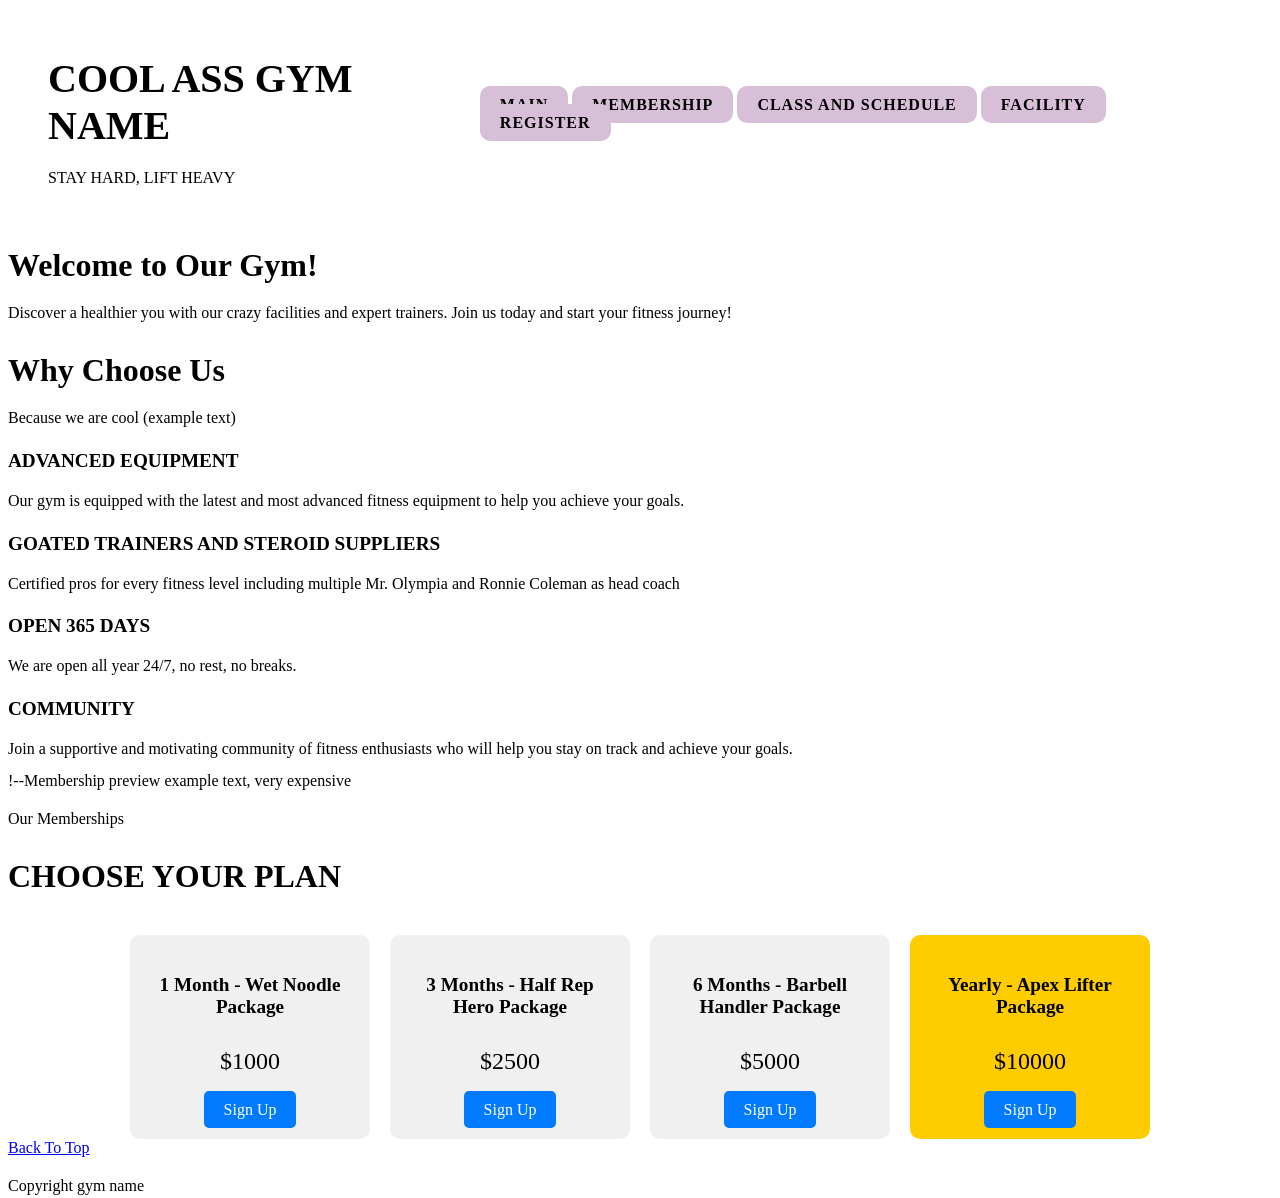
==== index.html @ f75c78d8 "aa" ====
<!DOCTYPE html>
<html lang="en">
<head>
    <meta charset="UTF-8">
    <meta name="viewport" content="width=device-width, initial-scale=1.0">
    <title>Gym Main Page</title>
    <link rel="stylesheet" href="css/styles.css">

</head>
<body>
    <header>
        <div class ="logo">
            <h1>COOL ASS GYM NAME</h1>        
            <p>STAY HARD, LIFT HEAVY</p>
        </div>
        <nav>
            <a href="index.html">Main</a>
            <a href="page2.html">Membership</a>
            <a href="page3.html">Class and Schedule</a>
            <a href="page4.html">Facility</a>
            <a href="page5.html">Register</a>
        </nav>
    </header>
<main>
    <section class="welcome-section">
        <h2>Welcome to Our Gym!</h2>
        <p>Discover a healthier you with our crazy facilities and expert trainers. Join us today and start your fitness journey!</p>
    </section>
    <section class="why_us">
        <h2 class="section_label">Why Choose Us</h2>
        <p>Because we are cool (example text)</p>
        <div class="why">
            <article>
            <h3>ADVANCED EQUIPMENT</h3>
            <p>Our gym is equipped with the latest and most advanced fitness equipment to help you achieve your goals.</p>
            </article>
            <article>
                <h3>GOATED TRAINERS AND STEROID SUPPLIERS</h3>
                <p>Certified pros for every fitness level including multiple Mr. Olympia and Ronnie Coleman as head coach</p>
            </article>
            <article>
                <h3>OPEN 365 DAYS</h3>
                <p>We are open all year 24/7, no rest, no breaks.</p>
            </article>
            <article>
                <h3>COMMUNITY</h3>
                <p>Join a supportive and motivating community of fitness enthusiasts who will help you stay on track and achieve your goals.</p>
            </article>
        </div>
    </section>

    !--Membership preview example text, very expensive
    <section class="membership-preview">
    <p class="section-label">Our Memberships</p>
    <h2>CHOOSE YOUR PLAN</h2>
    <div class="plans">
      <article class="plan-money">
        <h3>1 Month - Wet Noodle Package</h3>
        <p class="price">$1000</p>
        <a href="page2.html">Sign Up</a>
      </article>
      <article class="plan-money">
        <h3>3 Months - Half Rep Hero Package</h3>
        <p class="price">$2500</p>
        <a href="page2.html">Sign Up</a>
      </article>
      <article class="plan-money">
        <h3>6 Months - Barbell Handler Package</h3>
        <p class="price">$5000</p>
        <a href="page2.html">Sign Up</a>
      </article>
      <article class="plan-money featured">
        <h3>Yearly - Apex Lifter Package</h3>
        <p class="price">$10000</p>
        <a href="page2.html">Sign Up</a>
      </article>
    </div>
  </section>



</main>

<footer>
    <a href="top" class="back-to-top">Back To Top</a>

</footer>
<div>
    <p>Copyright gym name</p>
</div>

    
</body>
</html>
---- css/styles.css ----
html{
  height: 100%;
  width: 100%;
}
header{
    padding: 20px 40px;
    align-items: center;
    display: flex;
    justify-content: space-between;
    align-items: center;
}
nav a{
    text-decoration: none;
    color: black;
    font-weight: bold;
    text-transform: uppercase;
    letter-spacing: 1px;
    border-radius: 10px;
    padding: 10px 20px;
    background-color: thistle;
}
nav ul{
    display: flex;
    gap: 20px;
}
nav ul li{
    list-style: none;
}
nav ul li a{
    text-decoration: none;
    color: black;
    font-weight: bold;
}
h1{
  font-size: 2.5rem;
  font-weight: bold;
  margin-bottom: 10px;
}
h2{
  font-size: 2rem;
  font-weight: bold;
  margin-bottom: 10px;
}

h3{
  font-size: 1.2rem;
  font-weight: bold;
  margin-bottom: 8px;
  
}

p{
  font-size: 1rem;
  line-height: 1.6;
  margin-bottom: 10px;
}
.plans{
    display: flex;
    gap: 20px;
    justify-content: center;
    margin-top: 40px;
}
.plan-money{
    background-color: #f0f0f0;
    padding: 20px;
    border-radius: 10px;
    text-align: center;
    width: 200px;
}
.plan-money.featured{
    background-color: #ffcc00;
}
.plan-money h3{
    margin-bottom: 10px;
}
.plan-money .price{
    font-size: 24px;
    margin-bottom: 20px;
}
.plan-money a{
    text-decoration: none;
    color: white;
    background-color: #007bff;
    padding: 10px 20px;
    border-radius: 5px;
}
.plan-money a:hover{
    background-color: #0056b3;
}
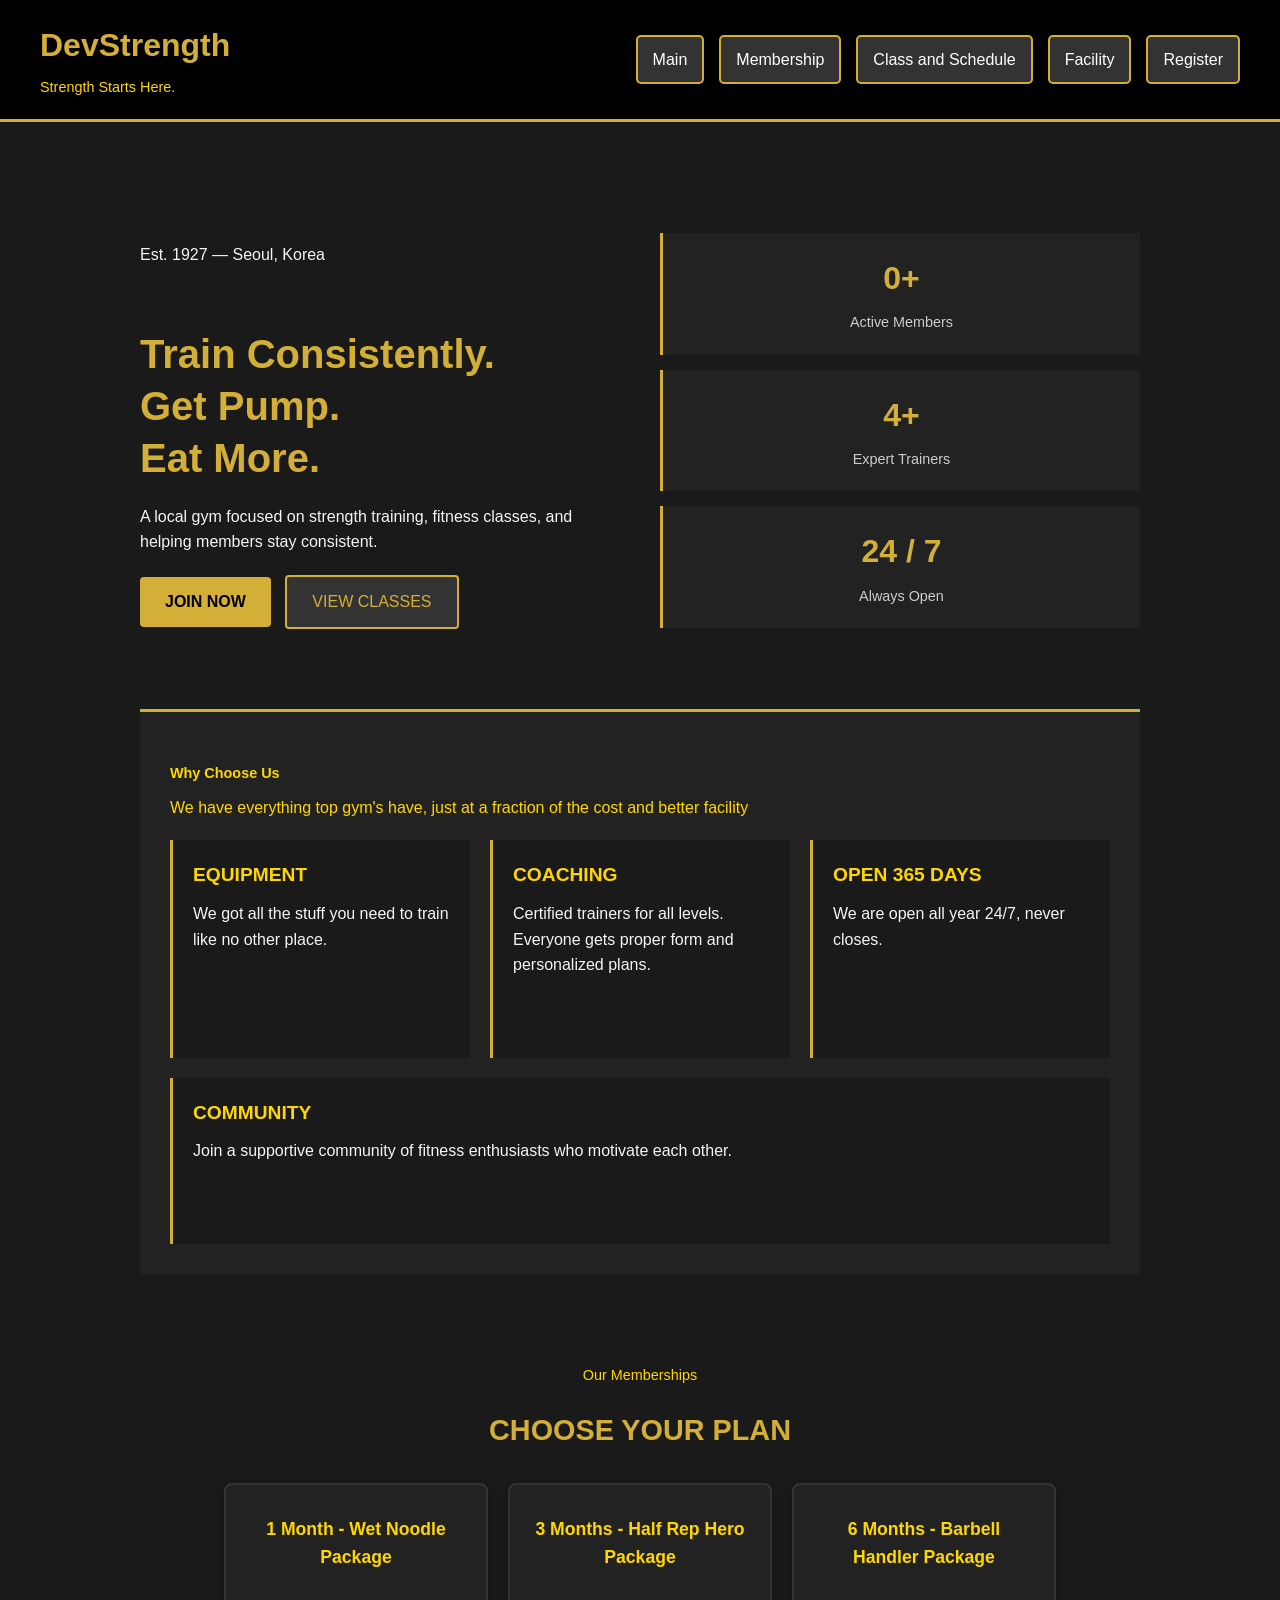
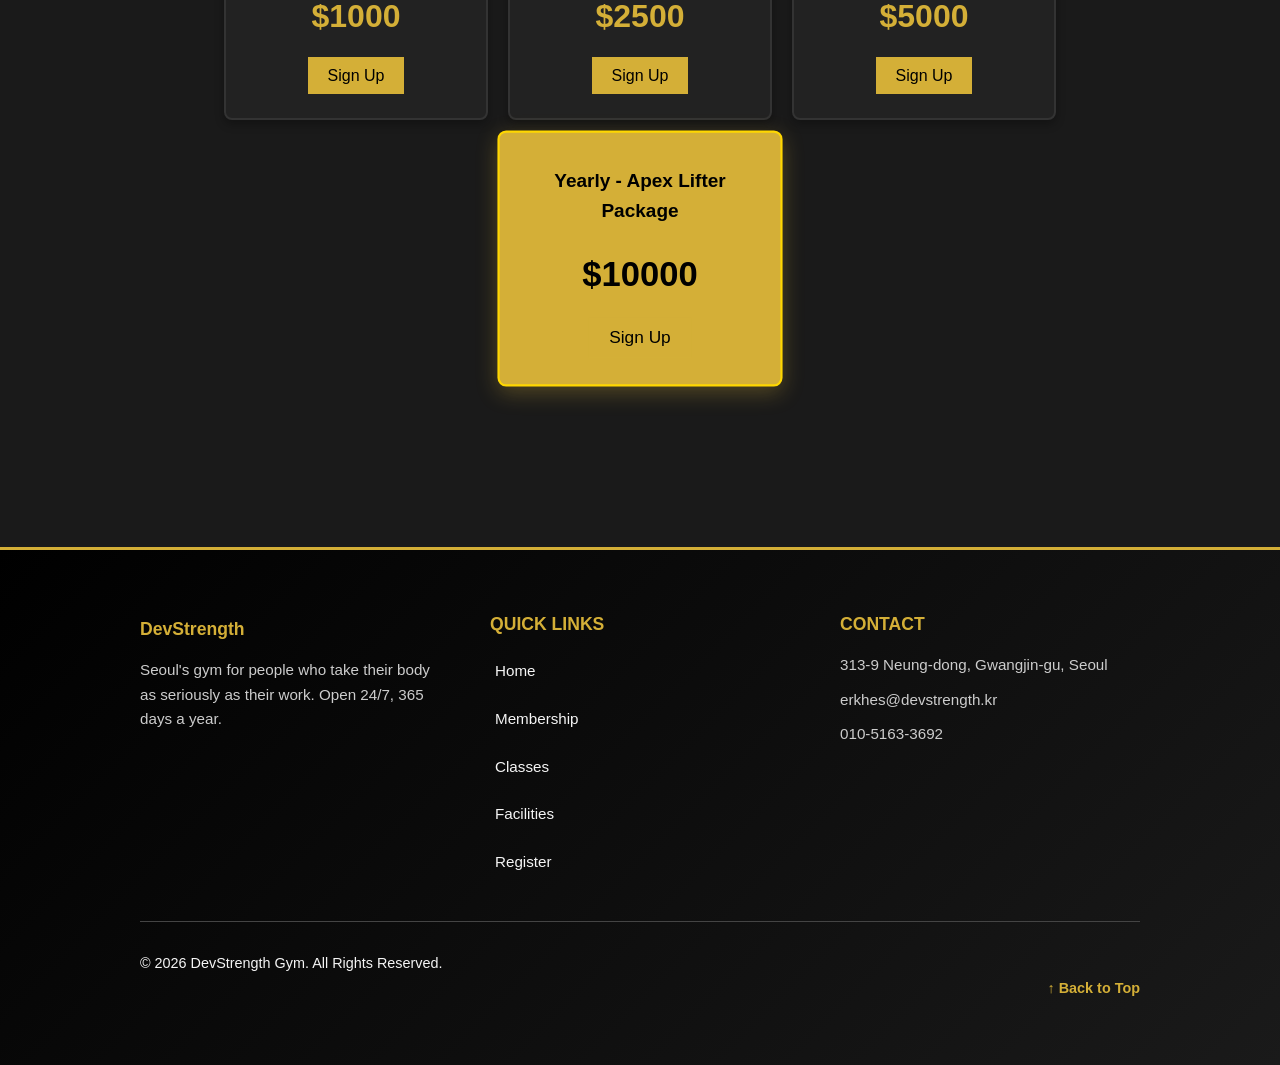
==== commit a1dffd37: "fixed the main page, added most of the css style, finished with strucutre" ====
--- a/index.html
+++ b/index.html
@@ -2,16 +2,16 @@
 <html lang="en">
 <head>
     <meta charset="UTF-8">
-    <meta name="viewport" content="width=device-width, initial-scale=1.0">
-    <title>Gym Main Page</title>
+  <meta name="viewport" content="width=device-width, initial-scale=1.0">
+    <title>Fitness</title>
+
     <link rel="stylesheet" href="css/styles.css">
-
 </head>
-<body>
+<body id="top">
     <header>
         <div class ="logo">
-            <h1>COOL ASS GYM NAME</h1>        
-            <p>STAY HARD, LIFT HEAVY</p>
+            <h1><strong>DevStrength</strong></h1>        
+            <p>Strength Starts Here.</p>
         </div>
         <nav>
             <a href="index.html">Main</a>
@@ -21,74 +21,120 @@
             <a href="page5.html">Register</a>
         </nav>
     </header>
+
 <main>
-    <section class="welcome-section">
-        <h2>Welcome to Our Gym!</h2>
-        <p>Discover a healthier you with our crazy facilities and expert trainers. Join us today and start your fitness journey!</p>
-    </section>
+
+    <section class="welcome_section">
+            <div class="welcome-content">
+                <p class="welcome-label">Est. 1927 &mdash; Seoul, Korea</p>
+                <h2>Train Consistently.<br>Get Pump.<br>Eat More.</h2>
+                <p class="welcome-tag">A local gym focused on strength training, fitness classes, and helping members stay consistent.</p>
+                <div class="welcome-button">
+                    <a href="page5.html" class="button-primary">JOIN NOW</a>
+                    <a href="page3.html" class="button-secondary">VIEW CLASSES</a>
+                </div>
+            </div>
+            <div class="welcome-stats">
+                <div class="stat">
+                    <strong>0+</strong>
+                    <span>Active Members</span>
+                </div>
+                <div class="stat">
+                    <strong>4+</strong>
+                    <span>Expert Trainers</span>
+                </div>
+                <div class="stat">
+                    <strong>24 / 7</strong>
+                    <span>Always Open</span>
+                </div>
+            </div>
+        </section>
+
     <section class="why_us">
         <h2 class="section_label">Why Choose Us</h2>
-        <p>Because we are cool (example text)</p>
+        <p>We have everything top gym's have, just at a fraction of the cost and better facility</p>
         <div class="why">
             <article>
-            <h3>ADVANCED EQUIPMENT</h3>
-            <p>Our gym is equipped with the latest and most advanced fitness equipment to help you achieve your goals.</p>
+            <h3>EQUIPMENT</h3>
+            <p>We got all the stuff you need to train like no other place.</p>
             </article>
-            <article>
-                <h3>GOATED TRAINERS AND STEROID SUPPLIERS</h3>
-                <p>Certified pros for every fitness level including multiple Mr. Olympia and Ronnie Coleman as head coach</p>
+              <article>
+                <h3>COACHING</h3>
+                <p>Certified trainers for all levels. Everyone gets proper form and personalized plans.</p>
             </article>
             <article>
                 <h3>OPEN 365 DAYS</h3>
-                <p>We are open all year 24/7, no rest, no breaks.</p>
-            </article>
+                <p>We are open all year 24/7, never closes.</p>
+              </article>
             <article>
                 <h3>COMMUNITY</h3>
-                <p>Join a supportive and motivating community of fitness enthusiasts who will help you stay on track and achieve your goals.</p>
+                <p>Join a supportive community of fitness enthusiasts who motivate each other.</p>
             </article>
         </div>
     </section>
 
-    !--Membership preview example text, very expensive
     <section class="membership-preview">
-    <p class="section-label">Our Memberships</p>
-    <h2>CHOOSE YOUR PLAN</h2>
-    <div class="plans">
-      <article class="plan-money">
-        <h3>1 Month - Wet Noodle Package</h3>
-        <p class="price">$1000</p>
-        <a href="page2.html">Sign Up</a>
-      </article>
-      <article class="plan-money">
-        <h3>3 Months - Half Rep Hero Package</h3>
-        <p class="price">$2500</p>
-        <a href="page2.html">Sign Up</a>
-      </article>
-      <article class="plan-money">
-        <h3>6 Months - Barbell Handler Package</h3>
-        <p class="price">$5000</p>
-        <a href="page2.html">Sign Up</a>
-      </article>
-      <article class="plan-money featured">
-        <h3>Yearly - Apex Lifter Package</h3>
-        <p class="price">$10000</p>
-        <a href="page2.html">Sign Up</a>
-      </article>
-    </div>
-  </section>
+      <p class="section-label">Our Memberships</p>
+      <h2>CHOOSE YOUR PLAN</h2>
+      <div class="plans">
+        <article class="plan-money">
+          <h3>1 Month - Wet Noodle Package</h3>
+          <p class="price">$1000</p>
+          <a href="page2.html">Sign Up</a>
+        </article>
+        <article class="plan-money">
+          <h3>3 Months - Half Rep Hero Package</h3>
+          <p class="price">$2500</p>
+          <a href="page2.html">Sign Up</a>
+        </article>
+
+        <article class="plan-money">
+          <h3>6 Months - Barbell Handler Package</h3>
+          <p class="price">$5000</p>
+          <a href="page2.html">Sign Up</a>
+        </article>
+        <article class="plan-money featured">
+          <h3>Yearly - Apex Lifter Package</h3>
+          <p class="price">$10000</p>
+          <a href="page2.html">Sign Up</a>
+        </article>
+      </div>
+    </section>
 
 
 
 </main>
 
 <footer>
-    <a href="top" class="back-to-top">Back To Top</a>
+      <div class="footer-grid">
+        <div class="footer-brand">
+          <h3>DevStrength</h3>
+          <p>Seoul's gym for people who take their body as seriously as their work. Open 24/7, 365 days a year.</p>
+        </div>
 
-</footer>
-<div>
-    <p>Copyright gym name</p>
-</div>
+        <div class="footer-links">
+          <h4>QUICK LINKS</h4>
+          <ul>
+            <li><a href="index.html">Home</a></li>
+            <li><a href="page2.html">Membership</a></li>
+              <li><a href="page3.html">Classes</a></li>
+            <li><a href="page4.html">Facilities</a></li>
+            <li><a href="page5.html">Register</a></li>
+          </ul>
+        </div>
+        <div class="footer-contact">
+          <h4>CONTACT</h4>
+          <p>313-9 Neung-dong, Gwangjin-gu, Seoul</p>
+          <p>erkhes@devstrength.kr</p>
+          <p>010-5163-3692</p>
+        </div>
+      </div>
 
-    
+      <div class="footer-bottom">
+        <p>&copy; 2026 DevStrength Gym. All Rights Reserved.</p>
+        <a href="#top" class="back-to-top">&#8593; Back to Top</a>
+      </div>
+    </footer>
+    <script src="js/scripts.js"></script>
 </body>
 </html>
--- a/css/styles.css
+++ b/css/styles.css
@@ -1,91 +1,442 @@
-html{
+
+html {
   height: 100%;
   width: 100%;
 }
-header{
-    padding: 20px 40px;
+
+body {
+  background-color: #1a1a1a;
+  color: #f5f5f5;
+  font-family: Arial, sans-serif;
+  margin: 0;
+  padding: 0;
+  line-height: 1.6;
+}
+
+/* header styles */
+header {
+  background-color: #000;
+  border-bottom: 3px solid #d4af37;
+  padding: 20px 40px;
+  display: flex;
+  justify-content: space-between;
+  align-items: center;
+}
+
+.logo h1{
+  color: #d4af37;
+  font-size: 2rem;
+  margin: 0;
+  padding: 0;
+}
+.logo p{
+  color: #ffd700;
+  font-size: 0.9rem;
+  margin: 5px 0 0 0;
+}
+nav{
+  display: flex;
+  gap: 15px;
+}
+
+nav a{
+  text-decoration: none;
+  color: white;
+  background-color: #333;
+  padding: 10px 15px;
+  border: 2px solid #d4af37;
+  border-radius: 5px;
+  cursor: pointer;
+}
+
+nav a:hover{
+  background-color: #d4af37;
+  color: black;
+  transition: all 0.3s;
+}
+
+/* trying different approach */
+h1{
+  color: #d4af37;
+  font-size: 2rem;
+  margin: 0;
+}
+
+/* different h2 style */
+h2{
+  color: #d4af37;
+  font-size: 1.8rem;
+  margin: 20px 0;
+}
+
+h3{
+  color: #ffd700;
+  font-size: 1.2rem;
+  margin: 15px 0 10px 0;
+}
+
+/* footer headings */
+h4{
+  color: #ffd700;
+  margin: 10px 0;
+}
+
+p{
+  color: #f5f5f5;
+  line-height: 1.6;
+  margin: 10px 0;
+  margin-bottom: 60px;
+}
+main{
+  max-width: 1000px;
+  margin: 0 auto;
+  padding: 30px;
+}
+
+section{
+  margin: 40px 0;
+  padding: 20px 0;
+}
+
+.section_label, .section-label {
+  color: #ffd700;
+  font-size: 0.9rem;
+  margin-bottom: 10px;
+}
+
+.welcome_section {
+  display: flex;
+  gap: 40px;
+  align-items: center;
+  padding: 40px 0;
+}
+
+.welcome-content {
+  flex: 1;
+}
+
+.welcome-content h2 {
+  font-size: 2.5rem;
+  line-height: 1.3;
+  margin-bottom: 20px;
+}
+
+.welcome-tag {
+  font-size: 1rem;
+  margin-bottom: 20px;
+}
+
+.welcome-button {
+  margin-top: 20px;
+}
+
+.button-primary, .button-secondary {
+  padding: 12px 25px;
+  margin-right: 10px;
+  text-decoration: none;
+  border: none;
+  border-radius: 4px;
+  display: inline-block;
+  cursor: pointer;
+}
+
+.button-primary{
+  background-color: #d4af37;
+  color: black;
+  font-weight: bold;
+}
+
+.button-primary:hover {
+  background-color: #ffd700;
+  /* lightens on hover */
+  background-color: #ffd700;
+}
+
+/* tried this before but didnt work */
+.button-secondary {
+  background-color: #333;
+  color: #d4af37;
+  border: 2px solid #d4af37;
+}
+
+.button-secondary:hover {
+  background-color: #555;
+}
+
+.welcome-stats {
+  flex: 1;
+  display: flex;
+  flex-direction: column;
+  gap: 15px;
+}
+
+.stat {
+  background-color: #222;
+  padding: 20px;
+  border-left: 3px solid #d4af37;
+  text-align: center;
+}
+
+.stat strong {
+  color: #d4af37;
+  font-size: 2rem;
+  display: block;
+  margin-bottom: 5px;
+}
+
+.stat span {
+  color: #ccc;
+  font-size: 0.9rem;
+  margin-bottom: 10px;
+}
+
+.why_us{
+  background-color: #222;
+  padding: 30px;
+  border-top: 3px solid #d4af37;
+}
+
+.why_us h2 {
+  margin-bottom: 10px;
+}
+
+.why_us > p{
+  color: #ffd700;
+  margin-bottom: 20px;
+}
+
+.why{
+  display: flex;
+  flex-wrap: wrap;
+  gap: 20px;
+  margin-top: 20px;
+}
+
+.why article{
+  background-color: #1a1a1a;
+  padding: 20px;
+  flex: 1;
+  min-width: 200px;
+  border-left: 3px solid #d4af37;
+}
+
+.why article h3{
+  margin-top: 0;
+  margin-bottom: 10px;
+}
+
+/* attempt at membership section */
+.membership-preview {
+  text-align: center;
+  padding: 40px 0;
+  /* added padding */
+}
+
+.membership-preview h2 {
+  margin-bottom: 30px;
+}
+
+.plans {
+  display: flex;
+  flex-wrap: wrap;
+  gap: 20px;
+  justify-content: center;
+  max-width: 1000px;
+  margin: 0 auto;
+}
+
+.plan-money {
+  background-color: #222;
+  padding: 30px 20px;
+  border-radius: 8px;
+  text-align: center;
+  width: 220px;
+  border: 2px solid #333;
+  box-shadow: 0 4px 10px rgba(0, 0, 0, 0.3);
+/* when hovering over plans */
+  transition: all 0.2s;
+}
+
+.plan-money:hover {
+  border-color: #d4af37;
+  box-shadow: 0 6px 15px rgba(212, 175, 55, 0.2);
+}
+
+.plan-money.featured {
+  background-color: #d4af37;
+  color: black;
+  border: 2px solid #ffd700;
+  transform: scale(1.08);
+  box-shadow: 0 6px 20px rgba(212, 175, 55, 0.3);
+}
+
+.plan-money.featured h3 {
+  color: black;
+}
+
+.plan-money.featured .price {
+  color: black;
+}
+
+.plan-money h3 {
+  margin: 0 0 15px 0;
+  font-size: 1.1rem;
+}
+
+.plan-money .price {
+  color: #d4af37;
+  font-size: 2rem;
+  margin: 20px 0;
+  font-weight: bold;
+}
+
+.plan-money a {
+  text-decoration: none;
+  color: black;
+  background-color: #d4af37;
+  padding: 10px 20px;
+  cursor: pointer;
+}
+
+.plan-money a:hover {
+  background-color: #ffd700;
+}
+
+/* footer - different styling */.plan-money a:hover {
+  background-color: #ffd700;
+}
+
+footer {
+  background: linear-gradient(135deg, #000 0%, #1a1a1a 100%);
+  border-top: 3px solid #d4af37;
+  color: #f5f5f5;
+  padding: 50px 40px 30px;
+  margin-top: 60px;
+}
+
+.footer-grid {
+  display: flex;
+  gap: 50px;
+  max-width: 1000px;
+  margin: 0 auto;
+  flex-wrap: wrap;
+  margin-bottom: 30px;
+}
+
+.footer-brand, .footer-links, .footer-contact {
+  flex: 1;
+  min-width: 220px;
+  /* try wrap */
+}
+
+/* footer section headings - gold colored */
+.footer-brand h3, .footer-links h4, .footer-contact h4 {
+  color: #d4af37;
+  margin-bottom: 15px;
+  font-size: 1.1rem;
+}
+
+.footer-brand p {
+  color: #ccc;
+  font-size: 0.95rem;
+  line-height: 1.6;
+}
+
+.footer-links ul {
+  list-style: none;
+  padding: 0;
+  margin: 0;
+  /* test */
+}
+
+.footer-links ul li {
+  margin: 12px 0;
+  padding: 5px;
+}
+
+/* link styles in footer */
+.footer-links a {
+  color: #f5f5f5;
+  text-decoration: none;
+  font-size: 0.95rem;
+}
+
+/* hover effects */
+.footer-links a:hover {
+  color: #d4af37;
+}
+
+.footer-contact p {
+  color: #ccc;
+  margin: 10px 0;
+  font-size: 0.95rem;
+}
+
+.footer-bottom {
+  text-align: center;
+  padding-top: 20px;
+  border-top: 1px solid #444;
+  max-width: 1000px;
+  margin: 0 auto;
+  display: flex;
+  justify-content: space-between;
+  align-items: center;
+  font-size: 0.9rem;
+}
+
+.back-to-top {
+  color: #d4af37;
+  text-decoration: none;
+  font-weight: bold;
+}
+
+.back-to-top:hover {
+  color: #ffd700;
+}
+
+/* UNUSED - tried this but didnt use */
+.title {
+  font-size: 3rem;
+  color: #d4af37;
+}
+
+/* global font attempt */
+* {
+  font-family: Arial;
+}
+
+@media (max-width: 768px) {
+  header {
+    flex-direction: column;
+    gap: 15px;
+  }
+
+  nav {
+    flex-wrap: wrap;
+    justify-content: center;
+  }
+
+  .welcome_section {
+    flex-direction: column;
+  }
+
+  .plans {
+    flex-direction: column;
     align-items: center;
-    display: flex;
-    justify-content: space-between;
-    align-items: center;
-}
-nav a{
-    text-decoration: none;
-    color: black;
-    font-weight: bold;
-    text-transform: uppercase;
-    letter-spacing: 1px;
-    border-radius: 10px;
-    padding: 10px 20px;
-    background-color: thistle;
-}
-nav ul{
-    display: flex;
-    gap: 20px;
-}
-nav ul li{
-    list-style: none;
-}
-nav ul li a{
-    text-decoration: none;
-    color: black;
-    font-weight: bold;
-}
-h1{
-  font-size: 2.5rem;
-  font-weight: bold;
-  margin-bottom: 10px;
-}
-h2{
-  font-size: 2rem;
-  font-weight: bold;
-  margin-bottom: 10px;
-}
-
-h3{
-  font-size: 1.2rem;
-  font-weight: bold;
-  margin-bottom: 8px;
+  }
+
+  .footer-grid {
+    flex-direction: column;
+    gap: 30px;
+  }
+
+  .footer-bottom {
+    flex-direction: column;
+    gap: 10px;
+  }
   
-}
-
-p{
-  font-size: 1rem;
-  line-height: 1.6;
-  margin-bottom: 10px;
-}
-.plans{
-    display: flex;
-    gap: 20px;
-    justify-content: center;
-    margin-top: 40px;
-}
-.plan-money{
-    background-color: #f0f0f0;
-    padding: 20px;
-    border-radius: 10px;
-    text-align: center;
-    width: 200px;
-}
-.plan-money.featured{
-    background-color: #ffcc00;
-}
-.plan-money h3{
-    margin-bottom: 10px;
-}
-.plan-money .price{
-    font-size: 24px;
-    margin-bottom: 20px;
-}
-.plan-money a{
-    text-decoration: none;
-    color: white;
-    background-color: #007bff;
-    padding: 10px 20px;
-    border-radius: 5px;
-}
-.plan-money a:hover{
-    background-color: #0056b3;
-}
-
-
+  /* smaller text on mobile */
+  .plan-money .price {
+    font-size: 1.5rem;
+  }
+}
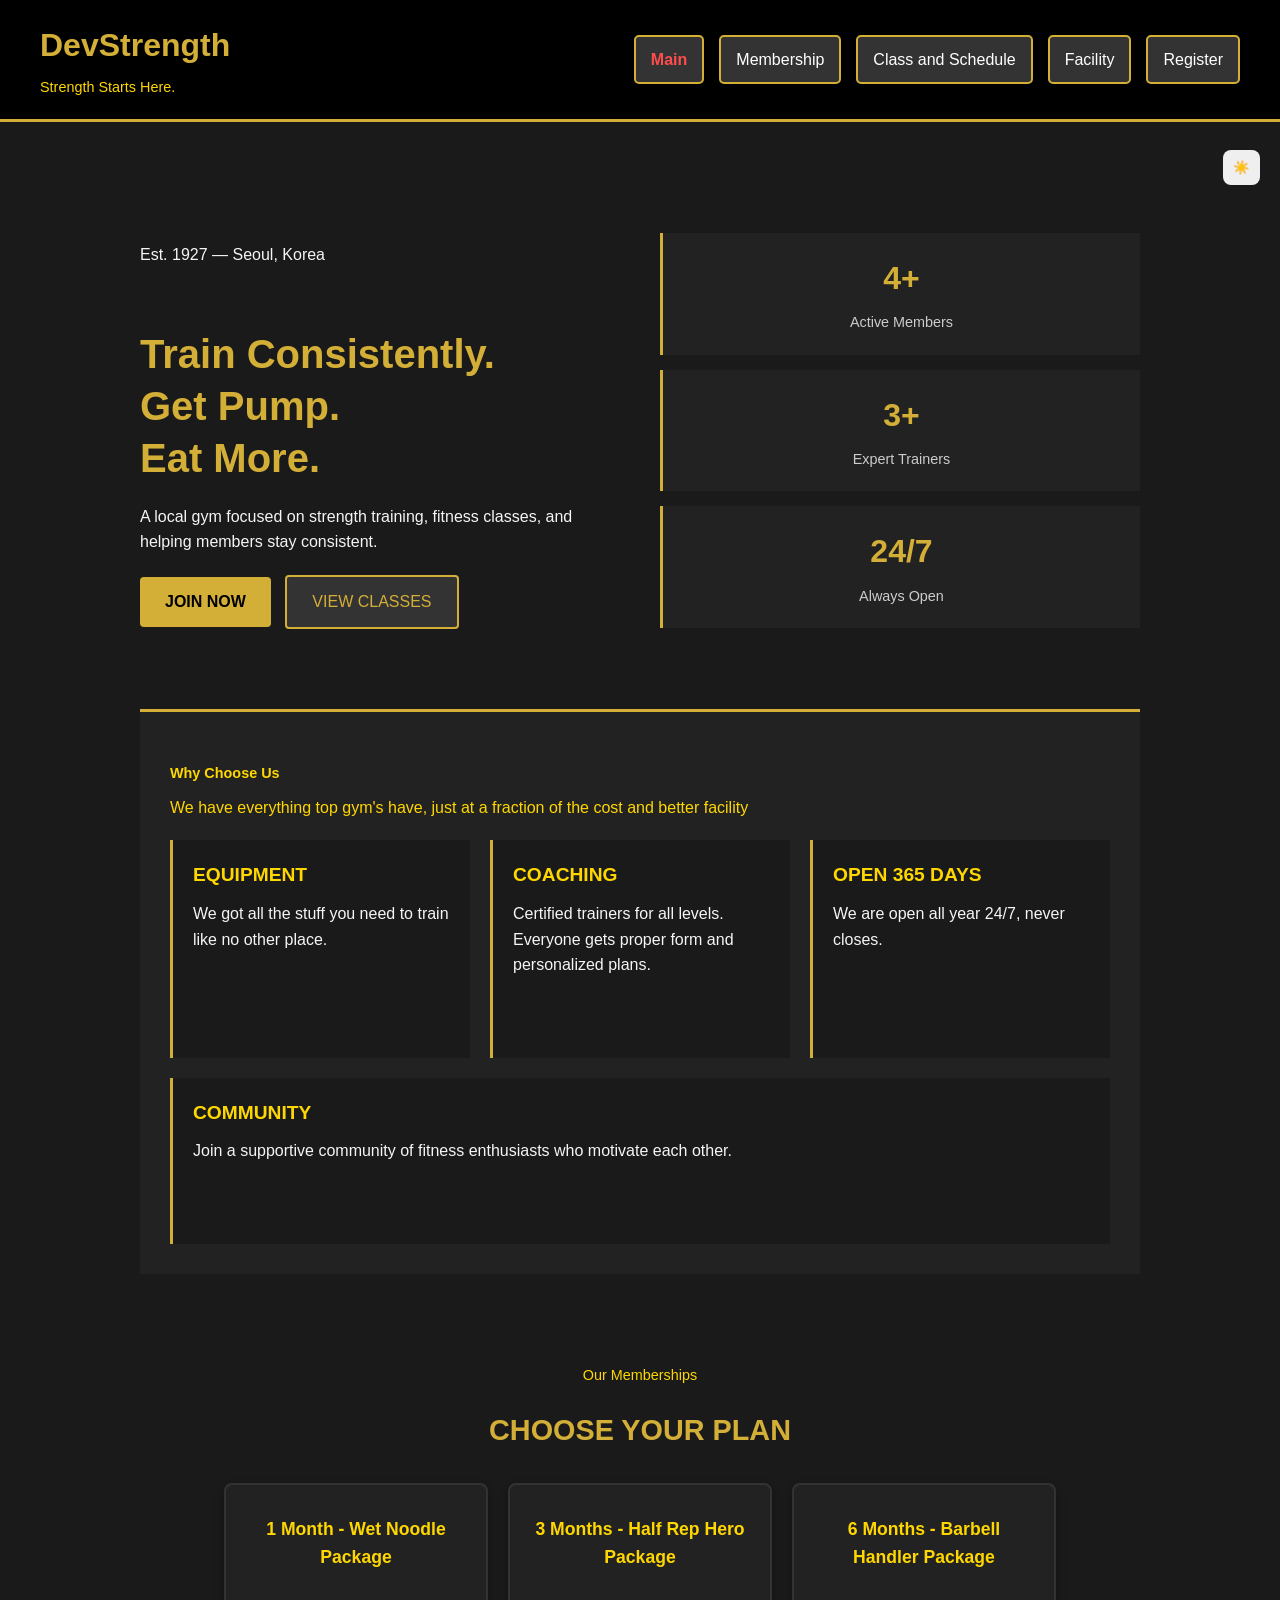
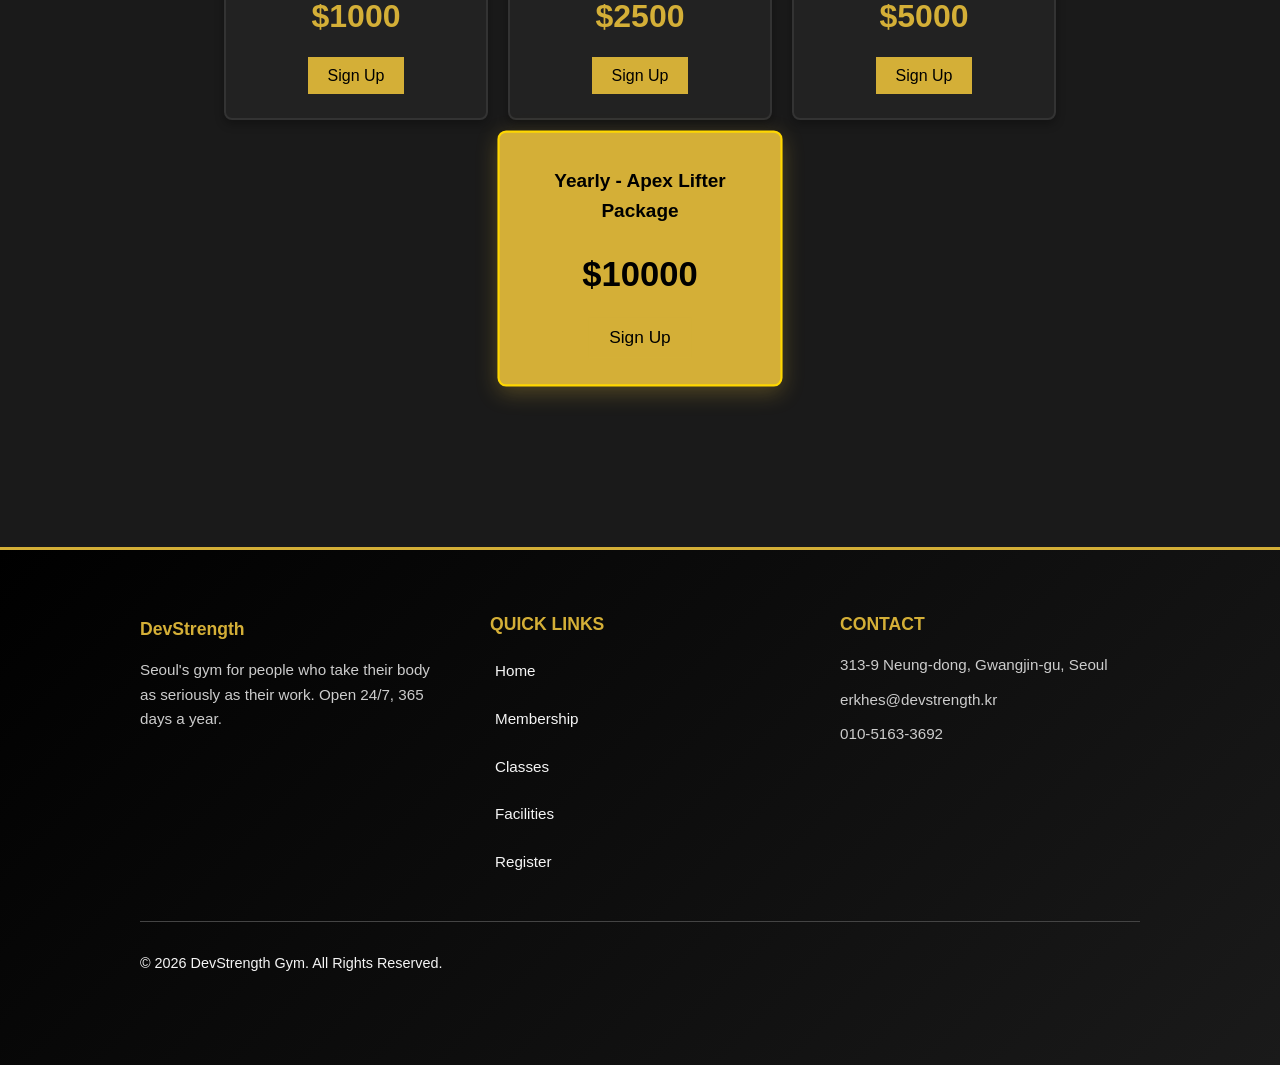
==== commit 5c3d74a1: "js scripts built, modified css and index files for better appearance." ====
--- a/index.html
+++ b/index.html
@@ -6,6 +6,7 @@
     <title>Fitness</title>
 
     <link rel="stylesheet" href="css/styles.css">
+    <script src="js/scripts.js"></script>
 </head>
 <body id="top">
     <header>
@@ -35,19 +36,19 @@
                 </div>
             </div>
             <div class="welcome-stats">
-                <div class="stat">
-                    <strong>0+</strong>
-                    <span>Active Members</span>
-                </div>
-                <div class="stat">
-                    <strong>4+</strong>
-                    <span>Expert Trainers</span>
-                </div>
-                <div class="stat">
-                    <strong>24 / 7</strong>
-                    <span>Always Open</span>
-                </div>
-            </div>
+    <div class="stat">
+        <strong data-target="5">0+</strong>
+        <span>Active Members</span>
+    </div>
+    <div class="stat">
+        <strong data-target="4">0+</strong>
+        <span>Expert Trainers</span>
+    </div>
+    <div class="stat">
+        <strong>24/7</strong>
+        <span>Always Open</span>
+    </div>
+</div>
         </section>
 
     <section class="why_us">
@@ -132,9 +133,8 @@
 
       <div class="footer-bottom">
         <p>&copy; 2026 DevStrength Gym. All Rights Reserved.</p>
-        <a href="#top" class="back-to-top">&#8593; Back to Top</a>
       </div>
     </footer>
-    <script src="js/scripts.js"></script>
+
 </body>
 </html>
--- a/css/styles.css
+++ b/css/styles.css
@@ -11,6 +11,75 @@
   margin: 0;
   padding: 0;
   line-height: 1.6;
+}
+
+/* Reveal animation /for js/*/
+.stat, .card, .trainer, .hero-text {
+    opacity: 0;
+    transform: translateY(40px);
+    transition: 0.6s ease;
+}
+
+.show {
+    opacity: 1;
+    transform: translateY(0);
+}
+
+/* LIGHT MODE (for js)*/
+body.light-mode {
+    background: #ffffff;
+    color: #111;
+}
+
+/* Sections */
+body.light-mode section {
+    background: #f5f5f5;
+}
+
+/* Cards / boxes */
+body.light-mode .plan-money,
+body.light-mode .why article {
+    background: #ffffff;
+    color: #111;
+    border: 1px solid #ddd;
+}
+
+/* Navbar */
+body.light-mode nav {
+    background: #ffffff;
+}
+
+/* Buttons */
+body.light-mode .button-primary {
+    background: #ff4d4d;
+    color: white;
+}
+
+body, section, nav, footer, .plan-money, .why article {
+    transition: all 0.3s ease;
+}
+
+/* Footer */
+body.light-mode footer {
+    background: #f0f0f0;
+    color: #111;
+}
+
+.welcome-content,
+.stat,
+.plan-money,
+.why article {
+    opacity: 0;
+    transform: translateY(40px);
+    transition: 0.6s ease;
+}
+
+.welcome-content.show,
+.stat.show,
+.plan-money.show,
+.why article.show {
+    opacity: 1;
+    transform: translateY(0);
 }
 
 /* header styles */
@@ -102,6 +171,18 @@
   color: #ffd700;
   font-size: 0.9rem;
   margin-bottom: 10px;
+}
+
+/*Page Changing Sliding Animation (for JS)*/
+body {
+    opacity: 1;
+    transform: translateX(0);
+    transition: all 0.25s ease;
+}
+
+body.fade-out {
+    opacity: 0;
+    transform: translateX(-15px); 
 }
 
 .welcome_section {
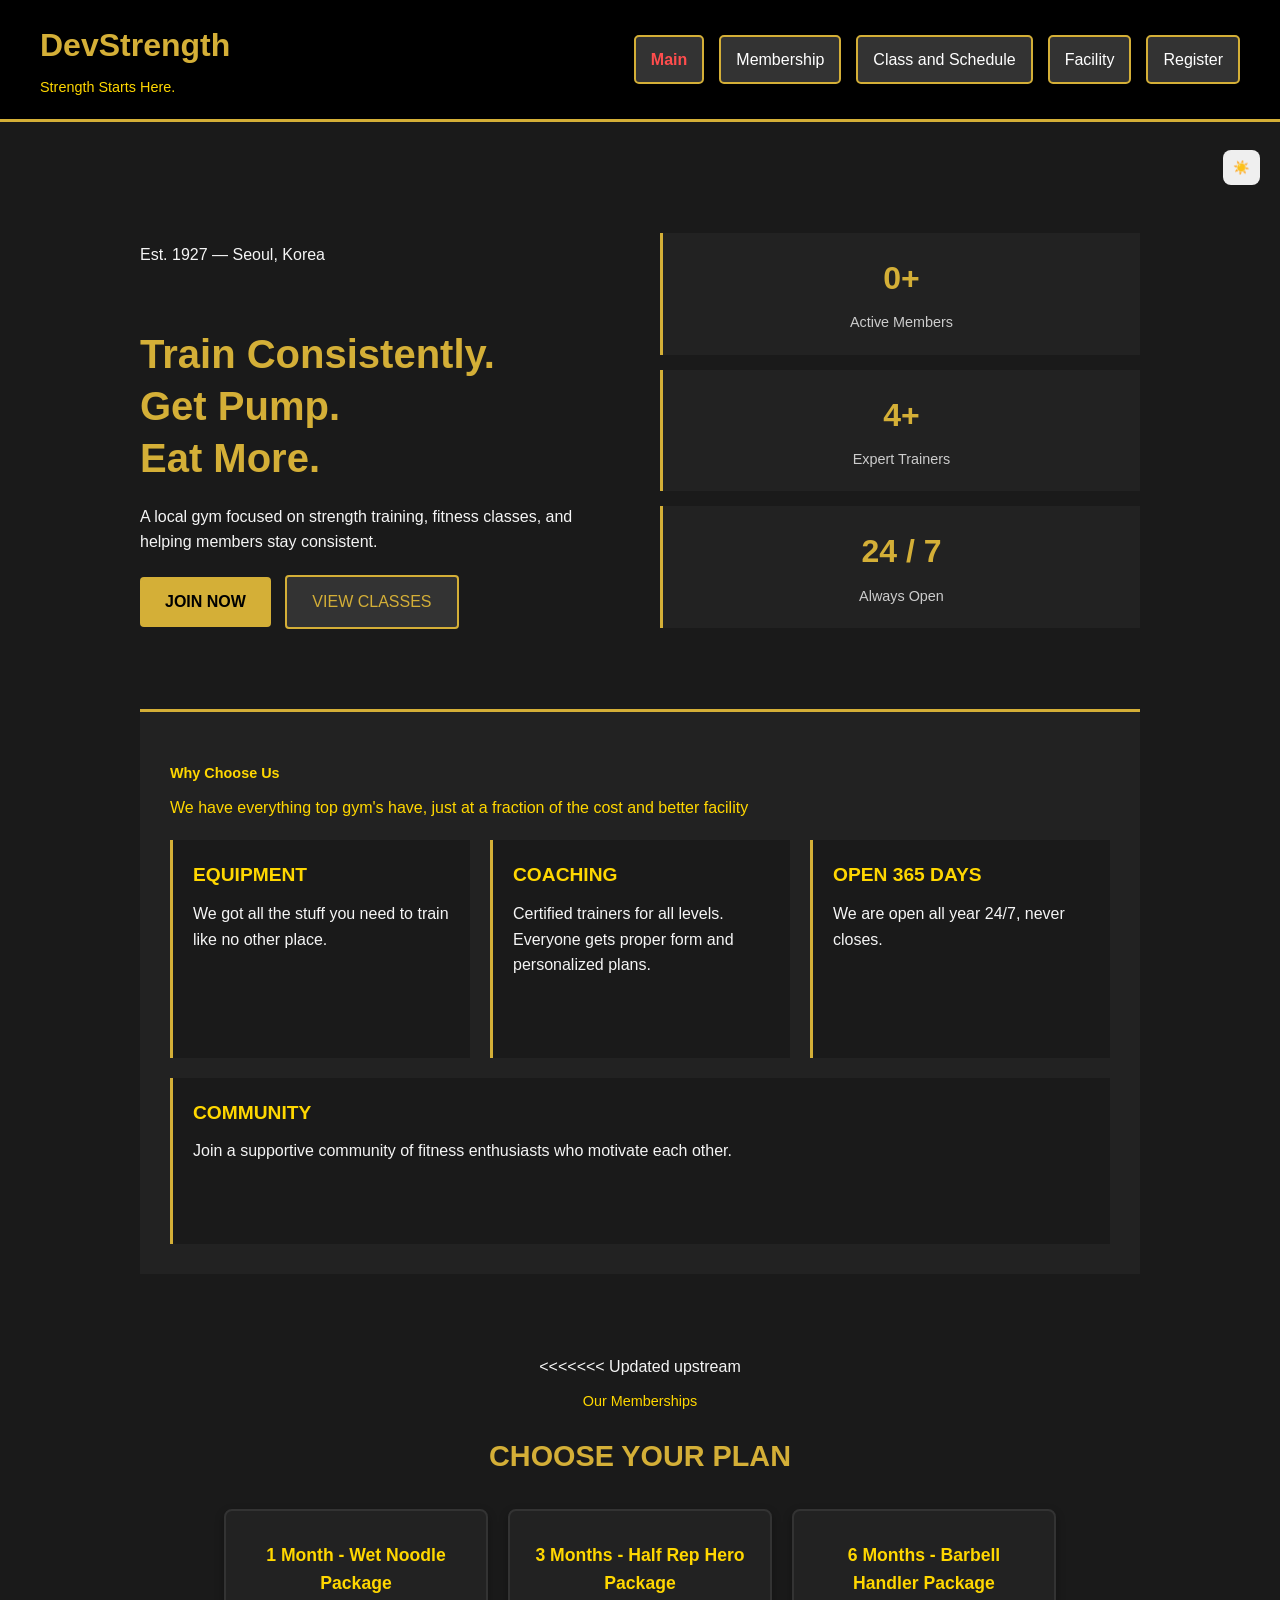
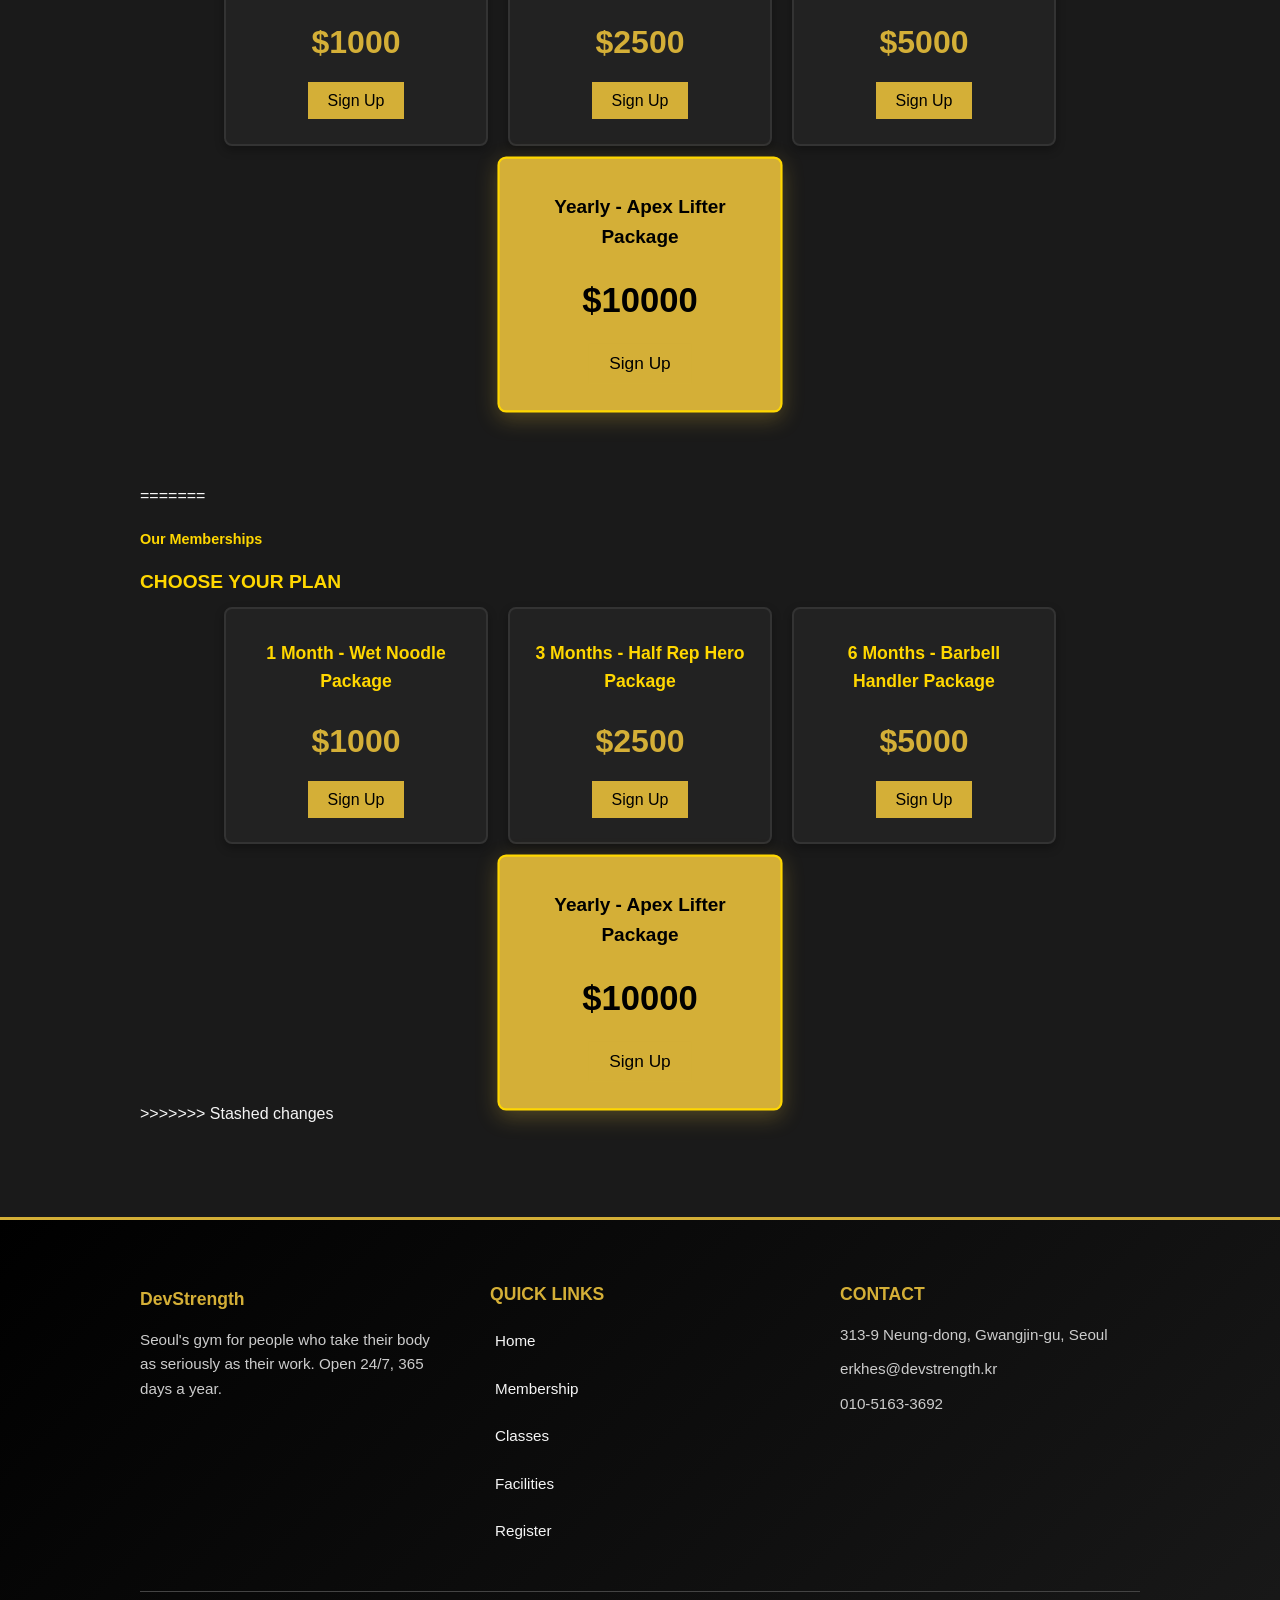
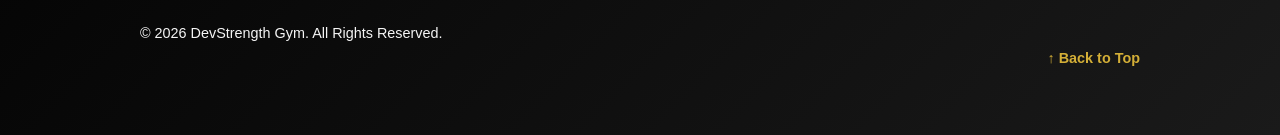
==== commit c227cea4: "Update index.html" ====
--- a/index.html
+++ b/index.html
@@ -6,7 +6,6 @@
     <title>Fitness</title>
 
     <link rel="stylesheet" href="css/styles.css">
-    <script src="js/scripts.js"></script>
 </head>
 <body id="top">
     <header>
@@ -36,19 +35,19 @@
                 </div>
             </div>
             <div class="welcome-stats">
-    <div class="stat">
-        <strong data-target="5">0+</strong>
-        <span>Active Members</span>
-    </div>
-    <div class="stat">
-        <strong data-target="4">0+</strong>
-        <span>Expert Trainers</span>
-    </div>
-    <div class="stat">
-        <strong>24/7</strong>
-        <span>Always Open</span>
-    </div>
-</div>
+                <div class="stat">
+                    <strong>0+</strong>
+                    <span>Active Members</span>
+                </div>
+                <div class="stat">
+                    <strong>4+</strong>
+                    <span>Expert Trainers</span>
+                </div>
+                <div class="stat">
+                    <strong>24 / 7</strong>
+                    <span>Always Open</span>
+                </div>
+            </div>
         </section>
 
     <section class="why_us">
@@ -75,6 +74,7 @@
     </section>
 
     <section class="membership-preview">
+<<<<<<< Updated upstream
       <p class="section-label">Our Memberships</p>
       <h2>CHOOSE YOUR PLAN</h2>
       <div class="plans">
@@ -101,6 +101,33 @@
         </article>
       </div>
     </section>
+=======
+    <h2 class="section-label">Our Memberships</h2>
+    <h3>CHOOSE YOUR PLAN</h3>
+    <div class="plans">
+      <article class="plan-money">
+        <h3>1 Month - Wet Noodle Package</h3>
+        <p class="price">$1000</p>
+        <a href="page2.html">Sign Up</a>
+      </article>
+      <article class="plan-money">
+        <h3>3 Months - Half Rep Hero Package</h3>
+        <p class="price">$2500</p>
+        <a href="page2.html">Sign Up</a>
+      </article>
+      <article class="plan-money">
+        <h3>6 Months - Barbell Handler Package</h3>
+        <p class="price">$5000</p>
+        <a href="page2.html">Sign Up</a>
+      </article>
+      <article class="plan-money featured">
+        <h3>Yearly - Apex Lifter Package</h3>
+        <p class="price">$10000</p>
+        <a href="page2.html">Sign Up</a>
+      </article>
+    </div>
+  </section>
+>>>>>>> Stashed changes
 
 
 
@@ -133,8 +160,9 @@
 
       <div class="footer-bottom">
         <p>&copy; 2026 DevStrength Gym. All Rights Reserved.</p>
+        <a href="#top" class="back-to-top">&#8593; Back to Top</a>
       </div>
     </footer>
-
+    <script src="js/scripts.js"></script>
 </body>
 </html>
--- a/css/styles.css
+++ b/css/styles.css
@@ -317,6 +317,7 @@
   margin-bottom: 30px;
 }
 
+
 .plans {
   display: flex;
   flex-wrap: wrap;
@@ -324,6 +325,122 @@
   justify-content: center;
   max-width: 1000px;
   margin: 0 auto;
+}
+
+form {
+    display: flex;
+    flex-direction: column;
+    gap: 10px;
+    width: 320px;
+    margin: 30px auto;
+}
+
+body.light-mode p,
+body.light-mode label {
+    color: #111;
+}
+
+body.light-mode input,
+body.light-mode select,
+body.light-mode textarea {
+    color: #111;
+    background: #fff;
+    border: 1px solid #ccc;
+}
+
+/* Header background */
+body.light-mode header {
+    background: #ffffff;
+    color: #111;
+    box-shadow: 0 2px 8px rgba(0,0,0,0.1);
+}
+
+/* Logo text */
+body.light-mode .logo h1,
+body.light-mode .logo p {
+    color: #111;
+}
+
+/* Nav links */
+body.light-mode nav a {
+    color: #111;
+}
+
+/* Nav hover */
+body.light-mode nav a:hover {
+    color: #ff4d4d;
+}
+
+/* Remove dark overlays */
+body.light-mode header * {
+    background: transparent;
+}
+
+/* Footer background */
+body.light-mode footer {
+    background: #f9f9f9;
+    color: #111;
+}
+
+/* All footer text */
+body.light-mode footer p,
+body.light-mode footer h3,
+body.light-mode footer h4,
+body.light-mode footer li {
+    color: #111;
+}
+
+/* Links */
+body.light-mode footer a {
+    color: #111;
+    text-decoration: none;
+}
+
+body.light-mode footer a:hover {
+    color: #ff4d4d;
+}
+
+/* Bottom section */
+body.light-mode .footer-bottom {
+    border-top: 1px solid #ccc;
+}
+
+label {
+    font-size: 14px;
+}
+
+form p {
+    margin-bottom: 5px;
+    margin-top: 10px;
+}
+
+form label {
+    display: inline-flex;
+    align-items: center;
+    gap: 5px;
+    margin-right: 15px;
+    margin-bottom: 5px;
+}
+
+form input[type="radio"],
+form input[type="checkbox"] {
+    margin: 0;
+}
+
+
+/* Cancel button */
+.cancel-btn {
+    background: #ff4d4d;
+    color: white;
+    border: none;
+    padding: 6px 10px;
+    border-radius: 5px;
+    cursor: pointer;
+    transition: 0.2s;
+}
+
+.cancel-btn:hover {
+    background: #e60000;
 }
 
 .plan-money {
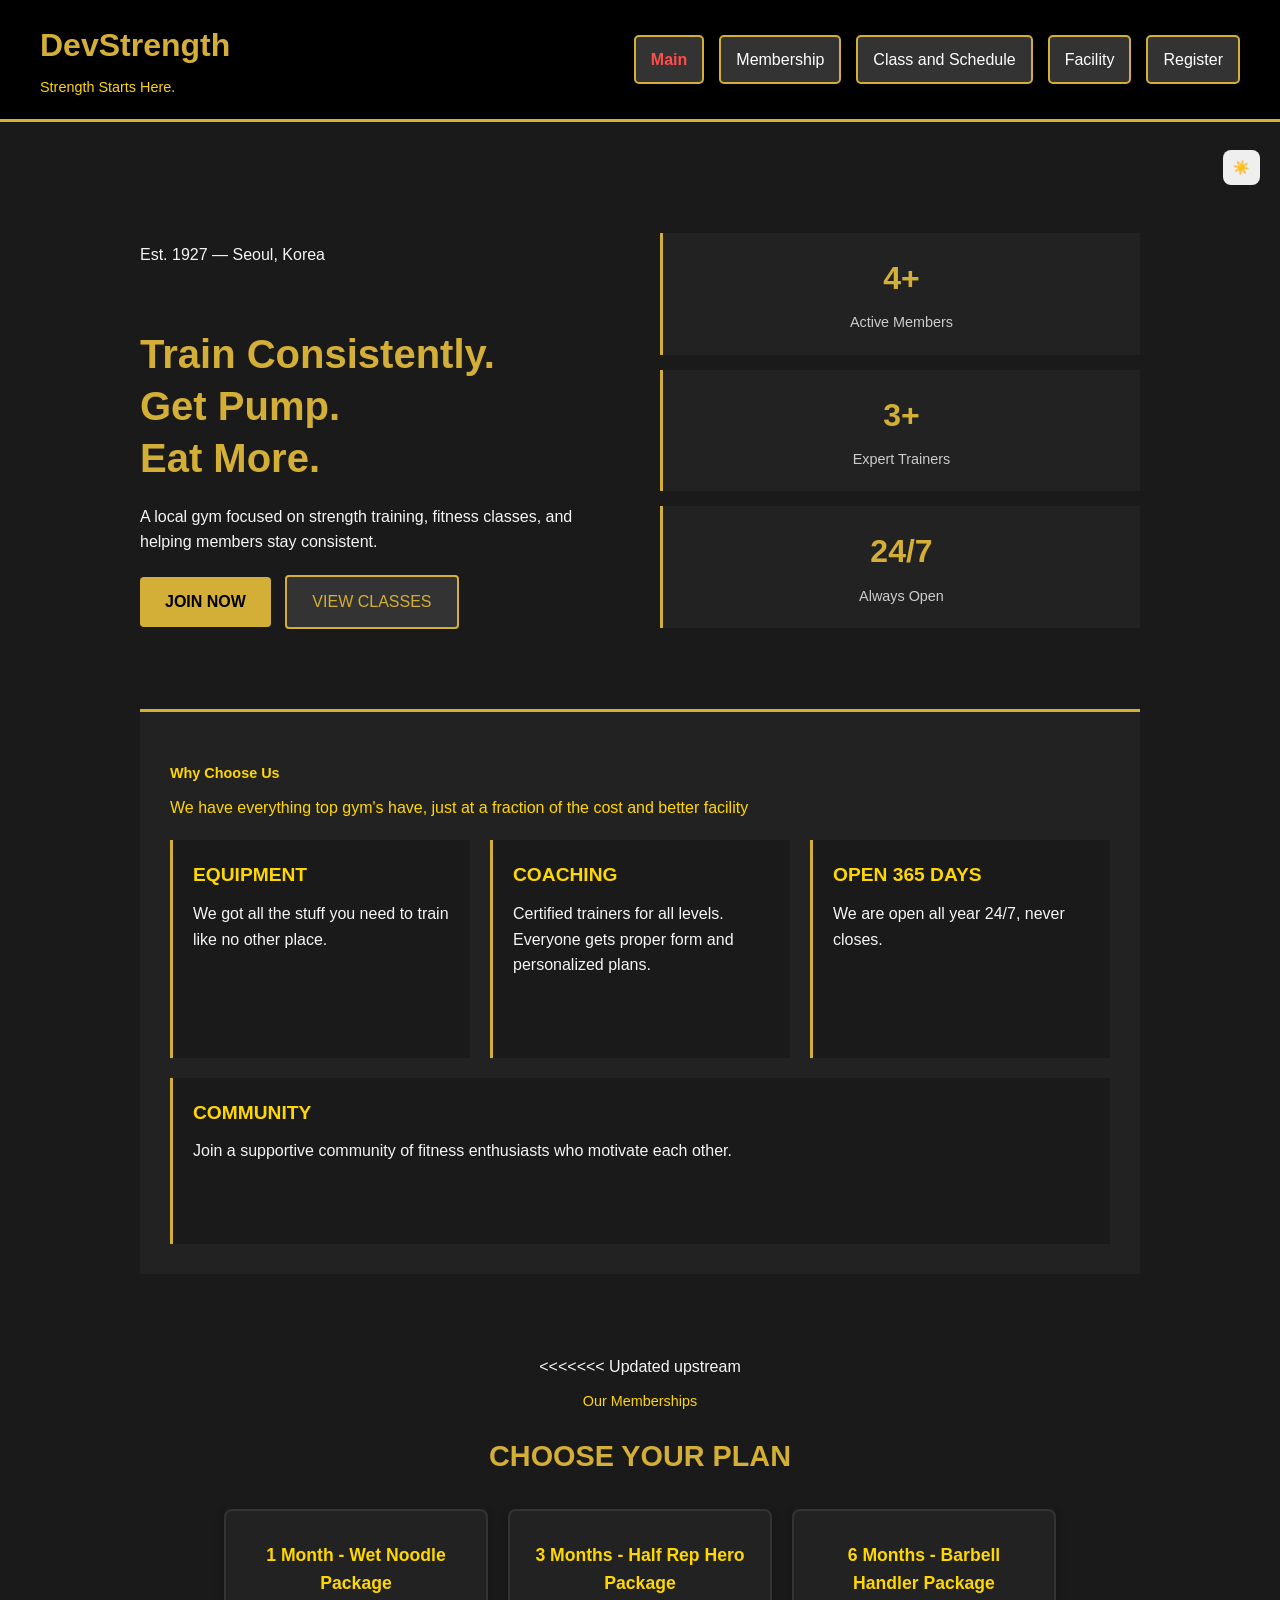
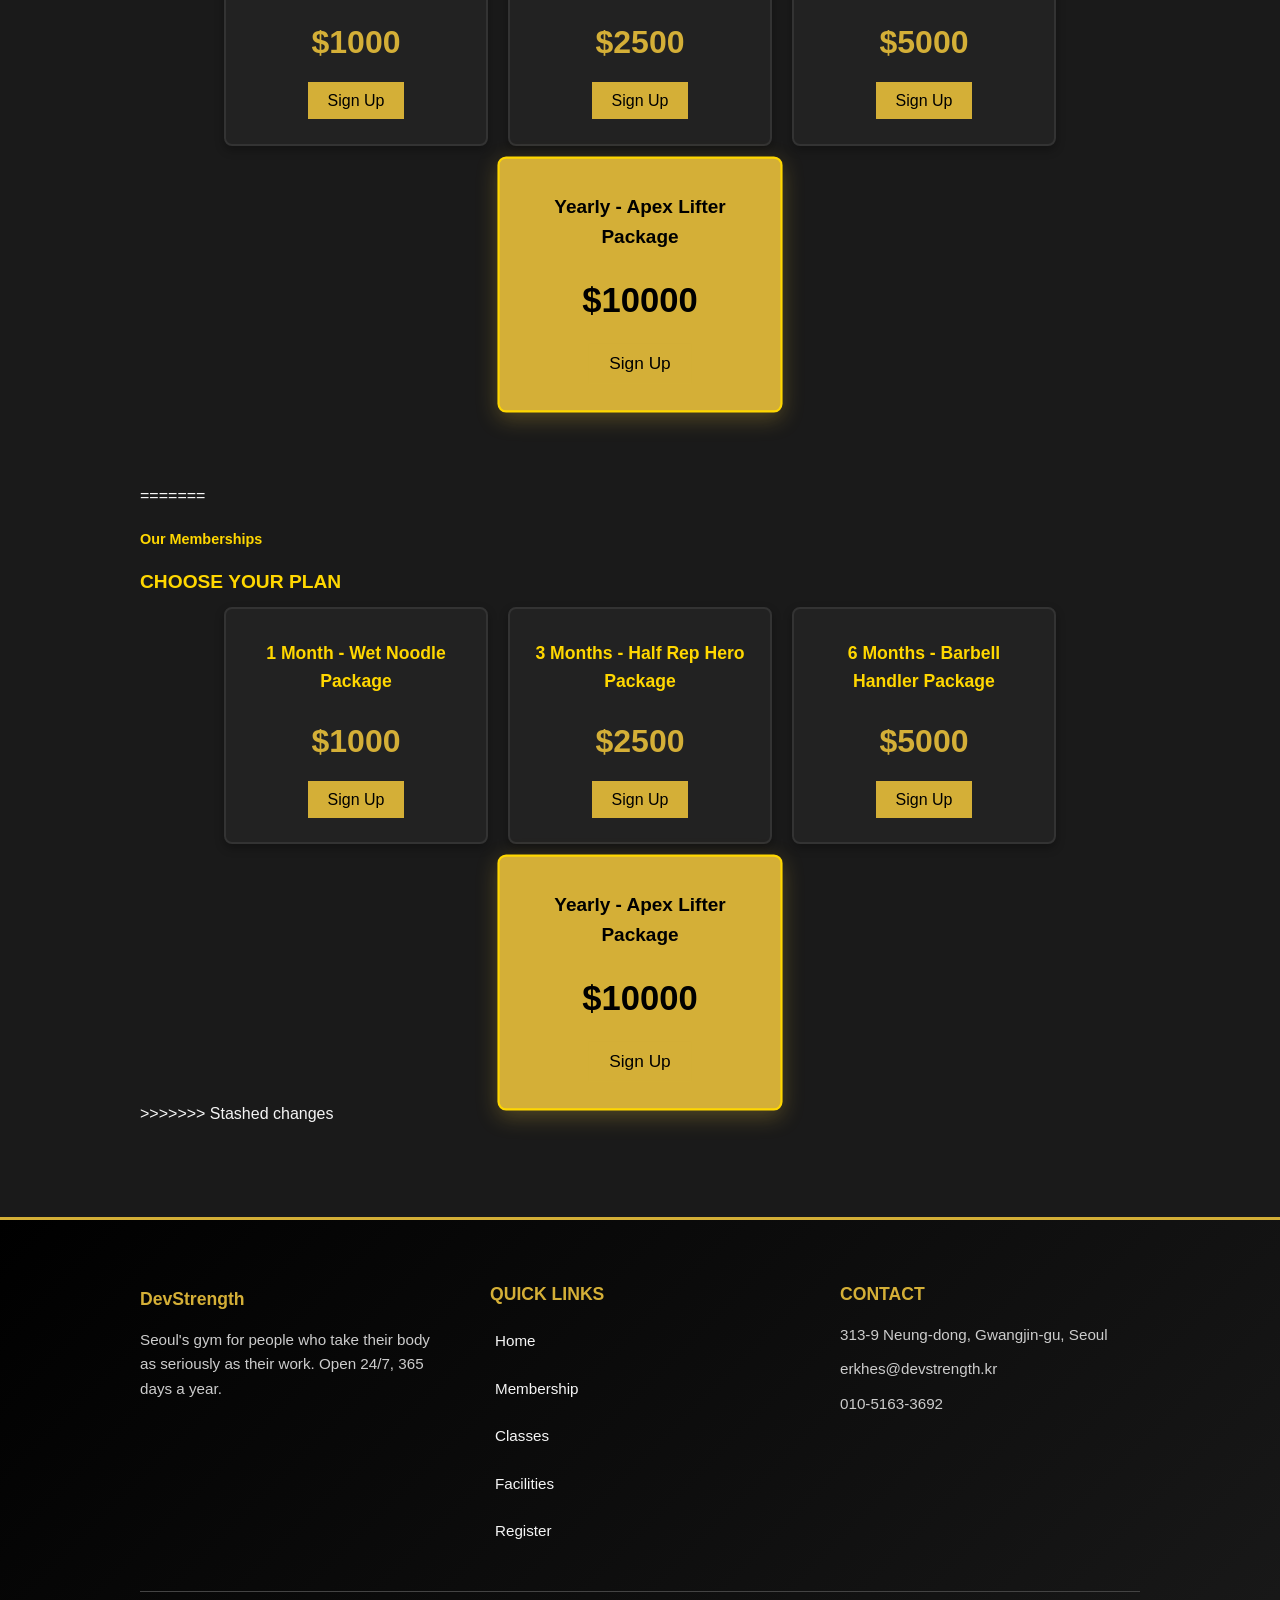
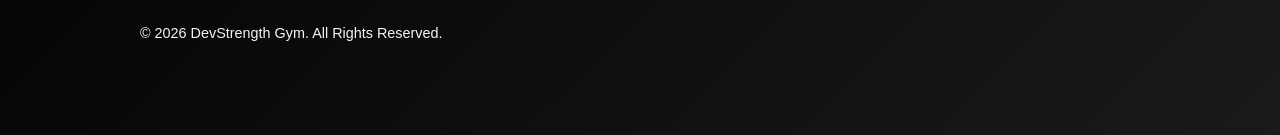
==== commit 598c02c3: "Merge branch 'main' of https://github.com/erkhes2025603-lang/erkhes2025603.github.io" ====
--- a/index.html
+++ b/index.html
@@ -6,6 +6,7 @@
     <title>Fitness</title>
 
     <link rel="stylesheet" href="css/styles.css">
+    <script src="js/scripts.js"></script>
 </head>
 <body id="top">
     <header>
@@ -35,19 +36,19 @@
                 </div>
             </div>
             <div class="welcome-stats">
-                <div class="stat">
-                    <strong>0+</strong>
-                    <span>Active Members</span>
-                </div>
-                <div class="stat">
-                    <strong>4+</strong>
-                    <span>Expert Trainers</span>
-                </div>
-                <div class="stat">
-                    <strong>24 / 7</strong>
-                    <span>Always Open</span>
-                </div>
-            </div>
+    <div class="stat">
+        <strong data-target="5">0+</strong>
+        <span>Active Members</span>
+    </div>
+    <div class="stat">
+        <strong data-target="4">0+</strong>
+        <span>Expert Trainers</span>
+    </div>
+    <div class="stat">
+        <strong>24/7</strong>
+        <span>Always Open</span>
+    </div>
+</div>
         </section>
 
     <section class="why_us">
@@ -160,9 +161,8 @@
 
       <div class="footer-bottom">
         <p>&copy; 2026 DevStrength Gym. All Rights Reserved.</p>
-        <a href="#top" class="back-to-top">&#8593; Back to Top</a>
       </div>
     </footer>
-    <script src="js/scripts.js"></script>
+
 </body>
 </html>
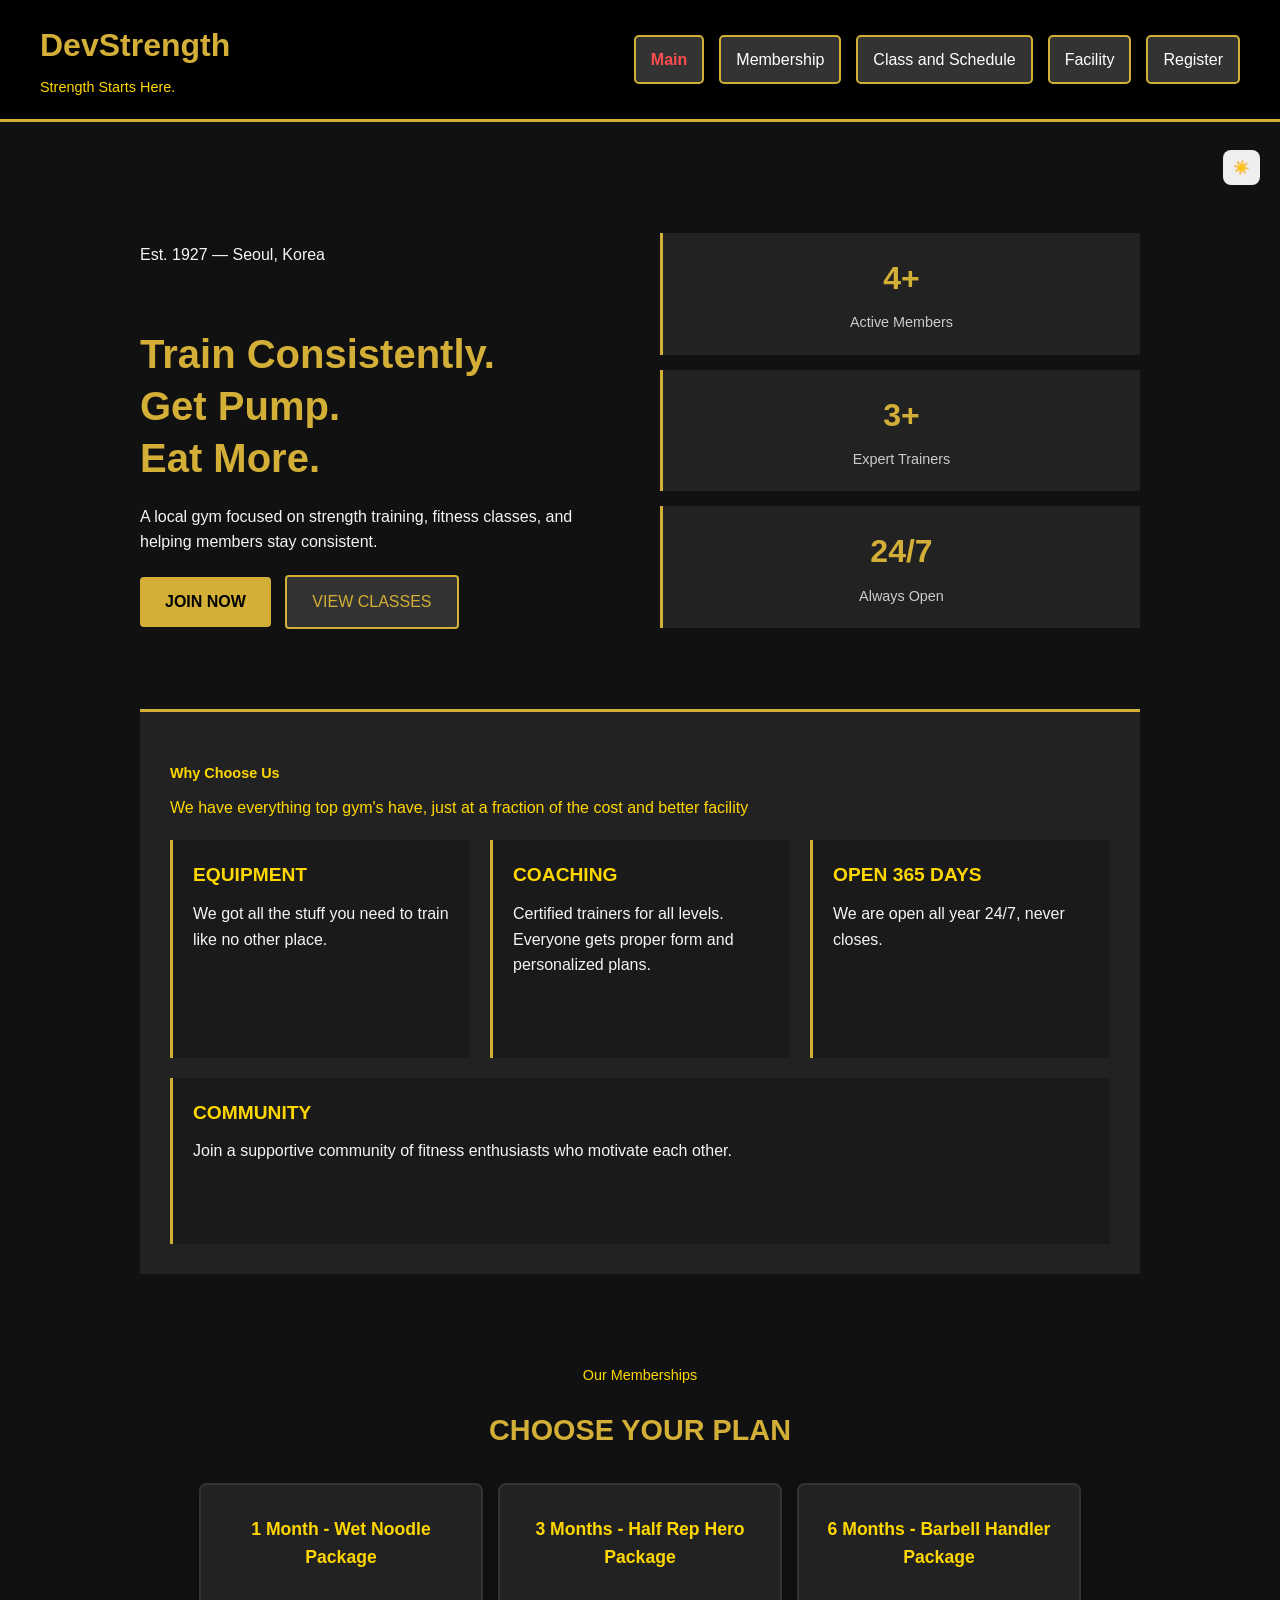
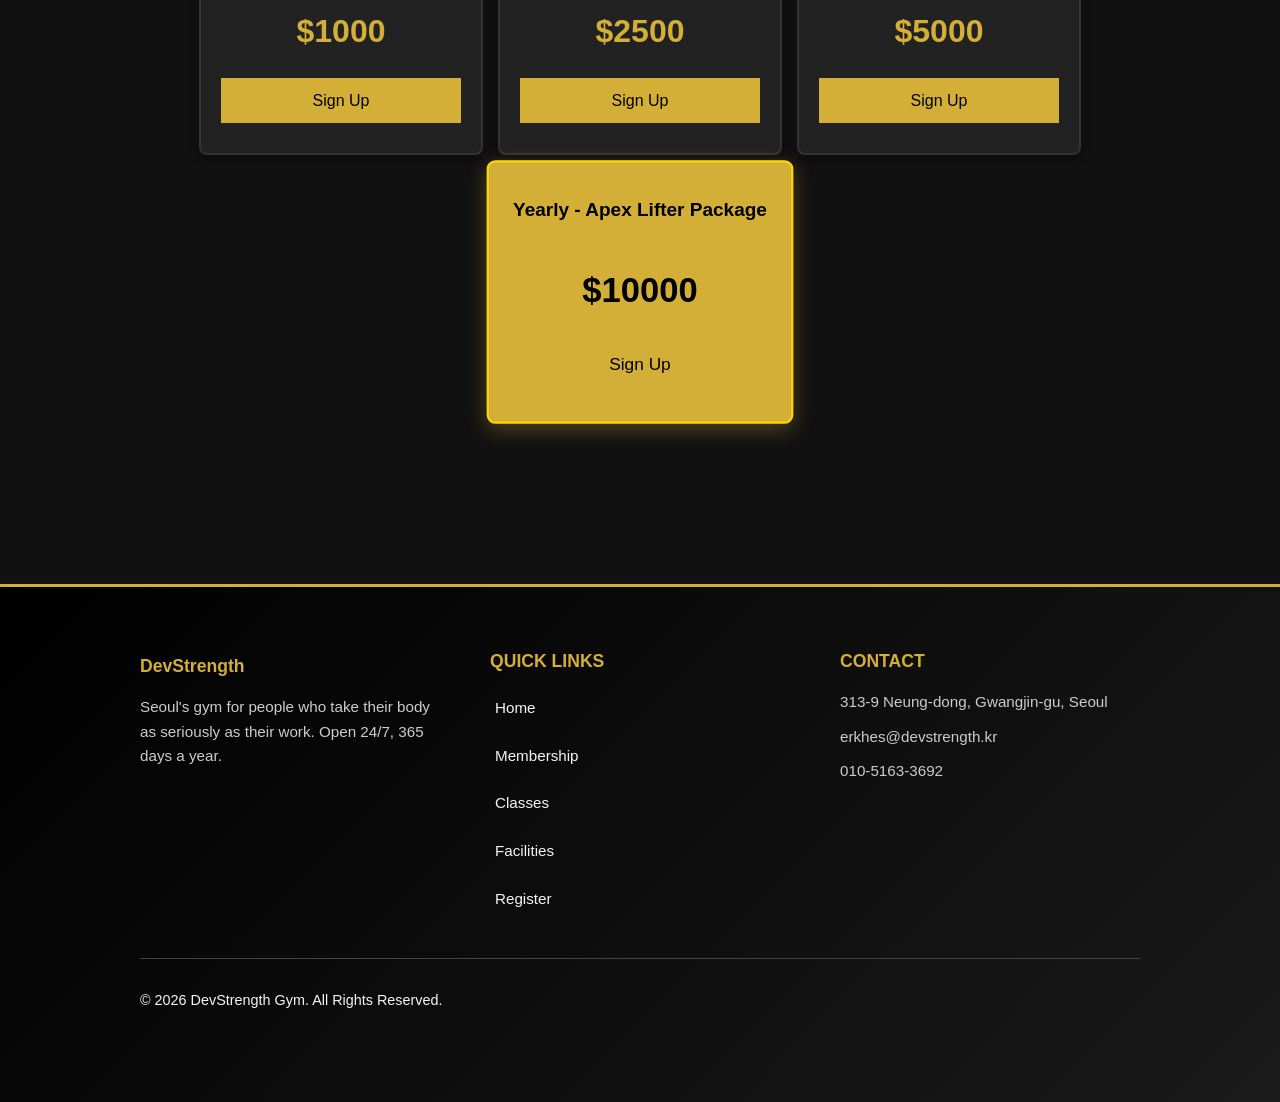
==== commit 7467b1b0: "removed duplicate membership on index" ====
--- a/index.html
+++ b/index.html
@@ -75,7 +75,7 @@
     </section>
 
     <section class="membership-preview">
-<<<<<<< Updated upstream
+
       <p class="section-label">Our Memberships</p>
       <h2>CHOOSE YOUR PLAN</h2>
       <div class="plans">
@@ -102,33 +102,6 @@
         </article>
       </div>
     </section>
-=======
-    <h2 class="section-label">Our Memberships</h2>
-    <h3>CHOOSE YOUR PLAN</h3>
-    <div class="plans">
-      <article class="plan-money">
-        <h3>1 Month - Wet Noodle Package</h3>
-        <p class="price">$1000</p>
-        <a href="page2.html">Sign Up</a>
-      </article>
-      <article class="plan-money">
-        <h3>3 Months - Half Rep Hero Package</h3>
-        <p class="price">$2500</p>
-        <a href="page2.html">Sign Up</a>
-      </article>
-      <article class="plan-money">
-        <h3>6 Months - Barbell Handler Package</h3>
-        <p class="price">$5000</p>
-        <a href="page2.html">Sign Up</a>
-      </article>
-      <article class="plan-money featured">
-        <h3>Yearly - Apex Lifter Package</h3>
-        <p class="price">$10000</p>
-        <a href="page2.html">Sign Up</a>
-      </article>
-    </div>
-  </section>
->>>>>>> Stashed changes
 
 
 
--- a/css/styles.css
+++ b/css/styles.css
@@ -48,13 +48,11 @@
 body.light-mode nav {
     background: #ffffff;
 }
-
 /* Buttons */
 body.light-mode .button-primary {
     background: #ff4d4d;
     color: white;
 }
-
 body, section, nav, footer, .plan-money, .why article {
     transition: all 0.3s ease;
 }
@@ -73,7 +71,6 @@
     transform: translateY(40px);
     transition: 0.6s ease;
 }
-
 .welcome-content.show,
 .stat.show,
 .plan-money.show,
@@ -81,7 +78,6 @@
     opacity: 1;
     transform: translateY(0);
 }
-
 /* header styles */
 header {
   background-color: #000;
@@ -91,7 +87,6 @@
   justify-content: space-between;
   align-items: center;
 }
-
 .logo h1{
   color: #d4af37;
   font-size: 2rem;
@@ -404,30 +399,24 @@
 body.light-mode .footer-bottom {
     border-top: 1px solid #ccc;
 }
-
-label {
+label{
     font-size: 14px;
 }
-
-form p {
+form p{
     margin-bottom: 5px;
     margin-top: 10px;
 }
-
-form label {
+form label{
     display: inline-flex;
     align-items: center;
     gap: 5px;
     margin-right: 15px;
     margin-bottom: 5px;
 }
-
 form input[type="radio"],
 form input[type="checkbox"] {
     margin: 0;
 }
-
-
 /* Cancel button */
 .cancel-btn {
     background: #ff4d4d;
@@ -442,7 +431,6 @@
 .cancel-btn:hover {
     background: #e60000;
 }
-
 .plan-money {
   background-color: #222;
   padding: 30px 20px;
@@ -454,7 +442,6 @@
 /* when hovering over plans */
   transition: all 0.2s;
 }
-
 .plan-money:hover {
   border-color: #d4af37;
   box-shadow: 0 6px 15px rgba(212, 175, 55, 0.2);
@@ -526,8 +513,7 @@
   min-width: 220px;
   /* try wrap */
 }
-
-/* footer section headings - gold colored */
+/* footer section headingsgold colored */
 .footer-brand h3, .footer-links h4, .footer-contact h4 {
   color: #d4af37;
   margin-bottom: 15px;
@@ -638,3 +624,198 @@
     font-size: 1.5rem;
   }
 }
+
+.plans {
+    display: flex;
+    justify-content: center;
+    gap: 15px;
+    max-width: 1100px;
+    margin: 0 auto;
+}
+
+.plan-money {
+    width: 240px; 
+    display: flex;
+    flex-direction: column;
+}
+
+.feature-list {
+    list-style: none;
+    padding: 0;
+    margin: 15px 0;
+    text-align: left;
+    flex-grow: 1;
+}
+
+.feature-list li {
+    font-size: 0.85rem;
+    color: #ccc;
+    margin-bottom: 8px;
+    display: flex;
+    align-items: center;
+}
+
+.feature-list li::before {
+    content: "✓ ";
+    color: #d4af37;
+    font-weight: bold;
+    margin-right: 5px;
+}
+
+body.light-mode .feature-list li {
+    color: #111;
+}
+
+.plan-money.featured .feature-list li,
+.plan-money.featured .feature-list li::before {
+    color: black;
+}
+
+
+:root {
+    --bg-color: #111;
+    --card-bg: #222;
+    --header-bg: #000;
+    --header-text: #d4af37;
+    --text-main: #ffffff;
+    --text-dim: #cccccc;
+    --border-color: #333;
+    --gold: #d4af37;
+    --gold-dim: rgba(212, 175, 55, 0.1);
+}
+
+
+body.light-mode {
+    --bg-color: #f4f4f4;
+    --card-bg: #ffffff;
+    --header-bg: #e0e0e0; 
+    --header-text: #222;
+    --text-main: #222222;
+    --text-dim: #555555;
+    --border-color: #dddddd;
+    --gold: #b8860b;
+    --gold-dim: rgba(212, 175, 55, 0.15);
+}
+
+
+body {
+    background-color: var(--bg-color);
+    color: var(--text-main);
+    transition: background-color 0.3s ease;
+    font-family: sans-serif; 
+}
+
+.schedule-section { padding: 60px 0; }
+.section-header { text-align: center; margin-bottom: 40px; }
+
+
+.schedule-grid {
+    display: grid;
+    grid-template-columns: repeat(auto-fit, minmax(280px, 1fr));
+    gap: 20px;
+}
+
+.day-card {
+    background-color: var(--card-bg);
+    border-radius: 12px;
+    border: 1px solid var(--border-color);
+    overflow: hidden;
+    transition: 0.3s ease;
+}
+
+.day-card:hover {
+    border-color: var(--gold);
+    transform: translateY(-5px);
+}
+
+.day-header {
+    background-color: var(--header-bg);
+    color: var(--header-text);
+    padding: 15px;
+    font-weight: bold;
+    text-align: center;
+    text-transform: uppercase;
+    border-bottom: 2px solid var(--gold);
+}
+
+.class-item {
+    padding: 15px 20px;
+    display: flex;
+    justify-content: space-between;
+    align-items: center;
+    border-bottom: 1px solid var(--border-color);
+}
+
+.class-item:last-child { border-bottom: none; }
+
+.time {
+    color: var(--gold);
+    font-size: 0.85rem;
+    font-weight: bold;
+    background: var(--gold-dim);
+    padding: 3px 8px;
+    border-radius: 4px;
+}
+
+.class-name { color: var(--text-main); font-size: 0.95rem; }
+
+
+.class-item.highlight { 
+    background-color: var(--gold-dim);
+    border: 1px solid rgba(212, 175, 55, 0.3);
+    margin: 5px;
+    border-radius: 8px;
+}
+
+
+.staff-notice {
+    text-align: center;
+    margin-top: 40px;
+    padding: 20px;
+    font-size: 0.9rem;
+    color: var(--text-dim);
+    line-height: 1.6;
+}
+
+.staff-notice strong { color: var(--gold); }
+
+
+.class-guide {
+    margin-top: 80px;
+    padding-top: 60px;
+    border-top: 1px solid var(--border-color);
+}
+
+.guide-container {
+    display: grid;
+    grid-template-columns: repeat(auto-fit, minmax(250px, 1fr));
+    gap: 25px;
+}
+
+.guide-card {
+    background-color: var(--card-bg);
+    padding: 30px;
+    border-radius: 12px;
+    border-bottom: 4px solid var(--border-color);
+    transition: 0.3s ease;
+}
+
+.guide-card:hover {
+    border-bottom-color: var(--gold);
+    transform: scale(1.02);
+}
+
+.guide-icon { font-size: 2.5rem; margin-bottom: 15px; }
+.guide-card h3 { color: var(--gold); margin-bottom: 10px; }
+.guide-card p { color: var(--text-dim); font-size: 0.9rem; line-height: 1.6; margin-bottom: 20px; }
+
+.intensity {
+    display: inline-block;
+    font-size: 0.7rem;
+    color: var(--gold);
+    border: 1px solid var(--gold);
+    padding: 4px 12px;
+    border-radius: 20px;
+    text-transform: uppercase;
+    font-weight: bold;
+}
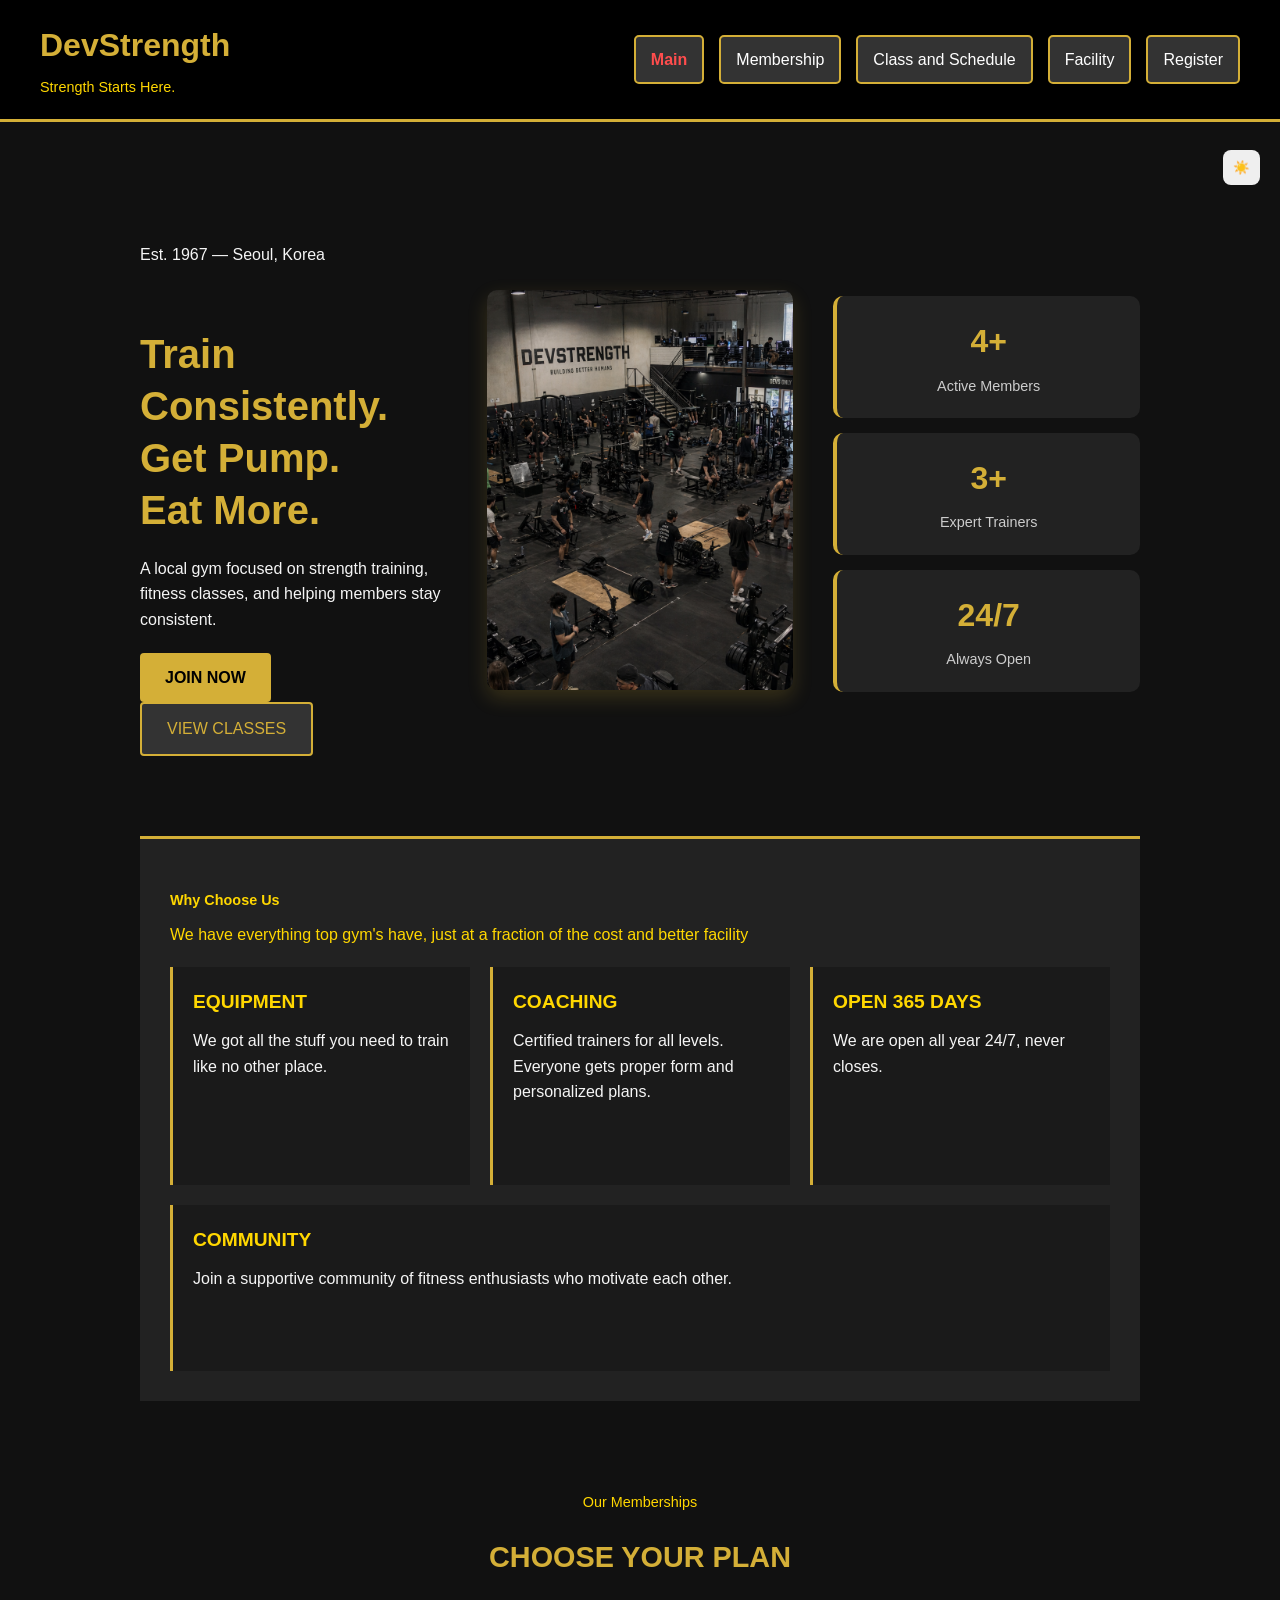
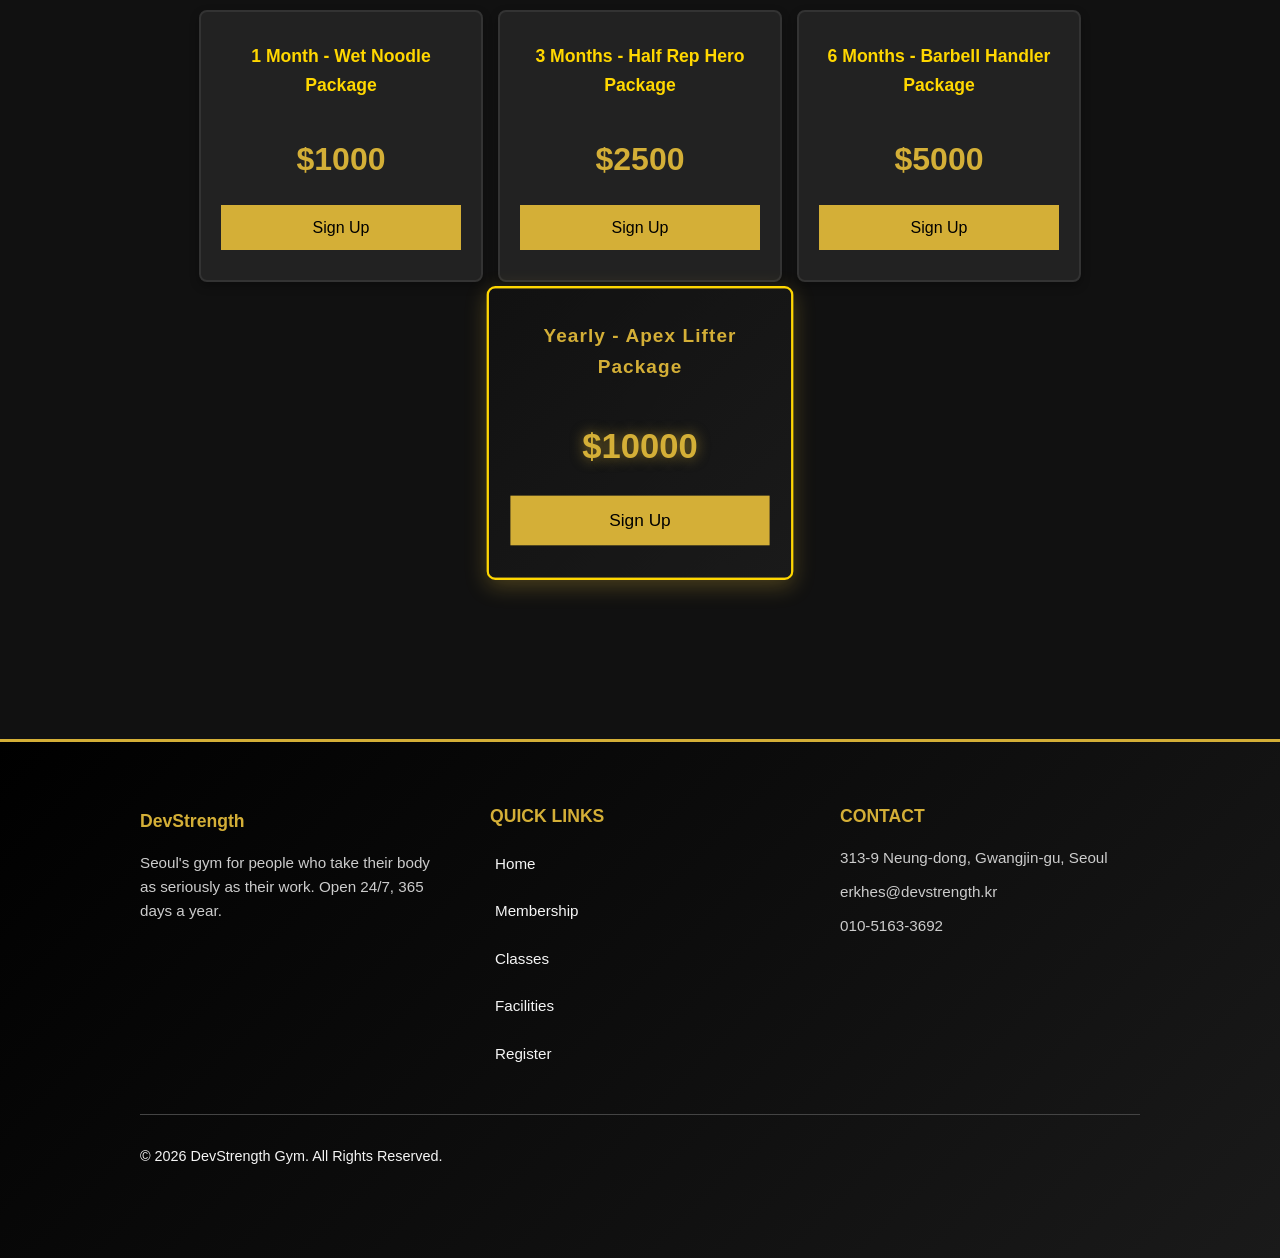
==== commit db296c24: "added a logo and a facility pic on index" ====
--- a/index.html
+++ b/index.html
@@ -3,8 +3,8 @@
 <head>
     <meta charset="UTF-8">
   <meta name="viewport" content="width=device-width, initial-scale=1.0">
-    <title>Fitness</title>
-
+    <title>DevStrength Fitness</title>
+    <link rel="icon" href="assets/logo.png" type="image/png">
     <link rel="stylesheet" href="css/styles.css">
     <script src="js/scripts.js"></script>
 </head>
@@ -27,7 +27,7 @@
 
     <section class="welcome_section">
             <div class="welcome-content">
-                <p class="welcome-label">Est. 1927 &mdash; Seoul, Korea</p>
+                <p class="welcome-label">Est. 1967 &mdash; Seoul, Korea</p>
                 <h2>Train Consistently.<br>Get Pump.<br>Eat More.</h2>
                 <p class="welcome-tag">A local gym focused on strength training, fitness classes, and helping members stay consistent.</p>
                 <div class="welcome-button">
@@ -35,6 +35,9 @@
                     <a href="page3.html" class="button-secondary">VIEW CLASSES</a>
                 </div>
             </div>
+            <div class="welcome-image">
+        <img src="assets/facility.png" alt="Strong athlete lifting weights in DevStrength gym">
+    </div>
             <div class="welcome-stats">
     <div class="stat">
         <strong data-target="5">0+</strong>
--- a/css/styles.css
+++ b/css/styles.css
@@ -1,5 +1,5 @@
 
-html {
+html{
   height: 100%;
   width: 100%;
 }
@@ -19,8 +19,7 @@
     transform: translateY(40px);
     transition: 0.6s ease;
 }
-
-.show {
+.show{
     opacity: 1;
     transform: translateY(0);
 }
@@ -32,11 +31,11 @@
 }
 
 /* Sections */
-body.light-mode section {
+body.light-mode section{
     background: #f5f5f5;
 }
 
-/* Cards / boxes */
+/*Card*/
 body.light-mode .plan-money,
 body.light-mode .why article {
     background: #ffffff;
@@ -44,7 +43,7 @@
     border: 1px solid #ddd;
 }
 
-/* Navbar */
+/*Navbar*/
 body.light-mode nav {
     background: #ffffff;
 }
@@ -119,7 +118,6 @@
   transition: all 0.3s;
 }
 
-/* trying different approach */
 h1{
   color: #d4af37;
   font-size: 2rem;
@@ -169,44 +167,44 @@
 }
 
 /*Page Changing Sliding Animation (for JS)*/
-body {
+body{
     opacity: 1;
     transform: translateX(0);
     transition: all 0.25s ease;
 }
 
-body.fade-out {
+body.fade-out{
     opacity: 0;
     transform: translateX(-15px); 
 }
 
-.welcome_section {
+.welcome_section{
   display: flex;
   gap: 40px;
   align-items: center;
   padding: 40px 0;
 }
 
-.welcome-content {
+.welcome-content{
   flex: 1;
 }
 
-.welcome-content h2 {
+.welcome-content h2{
   font-size: 2.5rem;
   line-height: 1.3;
   margin-bottom: 20px;
 }
 
-.welcome-tag {
+.welcome-tag{
   font-size: 1rem;
   margin-bottom: 20px;
 }
 
-.welcome-button {
+.welcome-button{
   margin-top: 20px;
 }
 
-.button-primary, .button-secondary {
+.button-primary, .button-secondary{
   padding: 12px 25px;
   margin-right: 10px;
   text-decoration: none;
@@ -235,22 +233,45 @@
   border: 2px solid #d4af37;
 }
 
-.button-secondary:hover {
+.button-secondary:hover{
   background-color: #555;
 }
-
+.welcome-image{
+    flex: 1;
+    text-align: center;
+}
+.welcome-image img{
+    width: 100%;
+    max-width: 400px;
+    border-radius: 10px;
+    box-shadow: 0 8px 20px rgba(212, 175, 55, 0.2);
+    object-fit: cover;
+    height: 400px;
+}
+/* Mobile stuff */
+@media (max-width: 768px) {
+    .welcome_section {
+        flex-direction: column;
+    }
+    .welcome-image img {
+        max-width: 100%;
+        height: auto;
+    }
+}
 .welcome-stats {
   flex: 1;
   display: flex;
   flex-direction: column;
   gap: 15px;
 }
-
 .stat {
+  padding: 20px;
+  border-radius: 10px;
+  text-align: center;
+  transition: 0.2s;
+
   background-color: #222;
-  padding: 20px;
-  border-left: 3px solid #d4af37;
-  text-align: center;
+  border-left: 4px solid #d4af37;
 }
 
 .stat strong {
@@ -263,7 +284,230 @@
 .stat span {
   color: #ccc;
   font-size: 0.9rem;
-  margin-bottom: 10px;
+}
+
+.featured,
+.apex {
+    background: linear-gradient(135deg, #111, #1a1a1a);
+    border: 2px solid #d4af37;
+    border-radius: 12px;
+    transform: scale(1.05);
+    box-shadow: 0 0 20px rgba(212, 175, 55, 0.2);
+}
+
+.featured h3,
+.apex h3 {
+    color: #d4af37;
+    letter-spacing: 1px;
+}
+
+.featured h2,
+.featured .price {
+    color: #d4af37;
+    font-size: 2.3rem;
+    text-shadow: 0 0 12px rgba(212, 175, 55, 0.6);
+}
+
+.featured p {
+    color: #ccc;
+}
+
+.featured button {
+    background: #d4af37;
+    color: black;
+    font-weight: bold;
+    transition: 0.2s;
+}
+
+.featured button:hover {
+    background: #c19b2e;
+    transform: scale(1.05);
+}
+
+.featured:hover {
+    transform: scale(1.08);
+    box-shadow: 0 0 30px rgba(212, 175, 55, 0.4);
+}
+
+form input,
+form select,
+form textarea {
+    width: 100%;
+    padding: 12px;
+    margin: 10px 0;
+    border: 1px solid #ccc;
+    border-radius: 8px;
+    font-size: 14px;
+    outline: none;
+    transition: 0.2s;
+}
+
+form input:focus,
+form select:focus,
+form textarea:focus {
+    border-color: #ff4d4d;
+    box-shadow: 0 0 8px rgba(255, 77, 77, 0.3);
+}
+
+form button[type="submit"] {
+    width: 100%;
+    padding: 16px;          
+    font-size: 18px;        
+    border-radius: 10px;    
+    background: #ff4d4d;
+    color: white;
+    border: none;
+    font-weight: bold;
+    cursor: pointer;
+    transition: 0.2s;
+}
+
+.options {
+    display: flex;
+    flex-wrap: wrap;
+    gap: 15px;
+}
+
+form label {
+    display: flex;
+    align-items: center;
+    gap: 8px;          
+    margin-right: 15px;
+    margin-bottom: 8px;
+    cursor: pointer;
+}
+
+form input[type="radio"],
+form input[type="checkbox"] {
+    width: auto;
+    transform: scale(1.2);
+}
+
+body:not(.light-mode) .form-group {
+    background: #1a1a1a;
+    border: 1px solid #333;
+}
+
+body:not(.light-mode) .form-group p,
+body:not(.light-mode) .form-group label {
+    color: #ddd;
+}
+
+
+
+form button[type="submit"] {
+    letter-spacing: 1px;
+    text-transform: uppercase;
+}
+
+form button[type="submit"]:hover {
+    background: #e60000;
+    transform: translateY(-3px) scale(1.02);
+}
+
+form label {
+    display: inline-flex;
+    align-items: center;
+    gap: 6px;
+    margin-right: 15px;
+    cursor: pointer;
+}
+
+.form-group {
+    background: #f9f9f9;
+    padding: 12px;
+    border-radius: 8px;
+    margin: 10px 0;
+}
+
+form input[type="radio"],
+form input[type="checkbox"] {
+    transform: scale(1.2);
+    cursor: pointer;
+}
+
+a, button, .plan, .stat {
+    transition: all 0.25s ease;
+}
+
+body.light-mode .featured:hover {
+    transform: scale(1.05);
+    box-shadow: 0 6px 20px rgba(0,0,0,0.15);
+    border-color: #ff4d4d;
+}
+
+body:not(.light-mode) .featured h2,
+body:not(.light-mode) .featured h3,
+body:not(.light-mode) .featured .price,
+body:not(.light-mode) .featured strong {
+    color: #d4af37;
+}
+
+body:not(.light-mode) .featured p,
+body:not(.light-mode) .featured span {
+    color: #ccc;
+}
+
+body.light-mode .featured,
+body.light-mode .apex {
+    background: linear-gradient(135deg, #fff7e6, #ffffff);
+    border: 2px solid #d4af37;
+    color: #222;
+}
+
+body.light-mode .featured h3,
+body.light-mode .apex h3 {
+    color: #d4af37;
+}
+
+body.light-mode .featured h2,
+body.light-mode .featured .price,
+body.light-mode .featured strong {
+    color: #d4af37; 
+    font-weight: bold;
+}
+
+body.light-mode .featured strong,
+body.light-mode .apex strong {
+    color: #d4af37;
+}
+
+body.light-mode .stat {
+  background-color: #ffffff;
+  border: 1px solid #ddd;
+  border-left: 4px solid #ff4d4d;
+  box-shadow: 0 4px 10px rgba(0,0,0,0.08);
+}
+
+body.light-mode .stat strong {
+  color: #ff4d4d;
+}
+
+body.light-mode .stat span {
+  color: #333;
+}
+
+body.light-mode footer a {
+    color: #111 !important;
+    background: none !important;
+}
+
+body.light-mode footer a:hover {
+    color: #ff4d4d !important;
+}
+
+
+body.light-mode .stat {
+  background-color: #f5f5f5;
+  border-left: 3px solid #ff4d4d;
+}
+
+body.light-mode .stat strong {
+  color: #ff4d4d;
+}
+
+body.light-mode .stat span {
+  color: #333;
 }
 
 .why_us{
@@ -301,7 +545,6 @@
   margin-bottom: 10px;
 }
 
-/* attempt at membership section */
 .membership-preview {
   text-align: center;
   padding: 40px 0;
@@ -323,11 +566,246 @@
 }
 
 form {
+    width: 100%;
+    margin: 30px auto;
+}
+
+#registrationForm h2,
+#registrationForm button,
+#registrationForm textarea,
+#registrationForm select {
+    grid-column: span 2;
+}
+
+
+/* FORM CONTAINER */
+form {
+    width: 100%;
+    max-width: 1000px;
+    margin: 40px auto;
+}
+
+/* GRID LAYOUT */
+#registrationForm {
+    display: grid;
+    grid-template-columns: 1fr 1fr;
+    gap: 30px;
+}
+
+/* FULL WIDTH ELEMENTS */
+#registrationForm h2,
+#registrationForm button,
+#registrationForm textarea,
+#registrationForm select {
+    grid-column: span 2;
+}
+
+.form-row {
+    display: flex;
+    gap: 15px;
+}
+
+.form-row input {
+    flex: 1;
+    min-width: 0; 
+}
+
+/* SECTION BOX */
+.form-section {
+    padding: 20px;
+    border-radius: 12px;
+    background: var(--card-bg);
+    border: 1px solid var(--border-color);
+}
+
+/* INPUT ROW */
+.form-row {
+    display: flex;
+    gap: 15px;
+}
+
+.form-row input {
+    flex: 1;
+}
+
+form input,
+form select,
+form textarea {
+    width: 100%;
+    padding: 14px;
+    margin: 10px 0;
+    border-radius: 8px;
+    border: 1px solid #ccc;
+}
+
+/* HIDE INPUT */
+.options input {
+    display: none;
+}
+
+textarea {
+    width: 100%;
+    padding: 14px;
+    border-radius: 10px;
+    border: 1px solid var(--border-color);
+    background: var(--card-bg);
+    color: var(--text-main);
+    resize: vertical;
+    min-height: 120px;
+    box-sizing: border-box;
+}
+
+/* BUTTON STYLE */
+.options label {
+    padding: 12px 18px;
+    border-radius: 8px;
+    border: 1px solid var(--border-color);
+    background: var(--card-bg);
+    color: var(--text-main);
+    cursor: pointer;
+    transition: 0.2s;
+    font-size: 14px;
+
+    display: flex;
+    align-items: center;
+    justify-content: center;
+}
+
+/* HOVER */
+.options label:hover {
+    border-color: var(--gold);
+    transform: translateY(-2px);
+}
+
+/* ✅ FIXED SELECTED STATE */
+.options label:has(input:checked) {
+    background: var(--gold);
+    color: black;
+    border-color: var(--gold);
+    font-weight: bold;
+}
+
+/* MAKE THEM BIGGER (your request) */
+.options {
+    display: grid;
+    grid-template-columns: repeat(2, 1fr); /* 2 per row */
+    gap: 12px;
+}
+
+/* OPTIONAL: full width on small screens */
+@media (max-width: 500px) {
+    .options {
+        grid-template-columns: 1fr;
+    }
+}
+
+/* PLAN GRID */
+.plan-options {
+    display: grid;
+    grid-template-columns: repeat(2, 1fr);
+    gap: 18px;
+    margin-top: 10px;
+}
+
+/* HIDE RADIO */
+.plan-card input {
+    display: none;
+}
+
+/* CARD */
+.plan-card {
+    padding: 22px;
+    border-radius: 14px;
+    border: 1px solid var(--border-color);
+    background: var(--card-bg);
+    cursor: pointer;
+    transition: 0.25s;
+
     display: flex;
     flex-direction: column;
+    justify-content: center;
+    align-items: center;
     gap: 10px;
-    width: 320px;
-    margin: 30px auto;
+
+    text-align: center;
+    min-height: 110px; /* makes all same height */
+}
+
+/* TITLE */
+.plan-title {
+    font-size: 15px;
+    font-weight: 600;
+}
+
+/* PRICE */
+.plan-price {
+    font-size: 22px;
+    font-weight: bold;
+    color: var(--gold);
+}
+
+/* HOVER */
+.plan-card:hover {
+    border-color: var(--gold);
+    transform: translateY(-4px);
+}
+
+/* SELECTED (STRONGER VISUAL) */
+.plan-card:has(input:checked) {
+    border: 2px solid var(--gold);
+    background: linear-gradient(135deg, var(--gold-dim), transparent);
+    box-shadow: 0 0 12px rgba(212, 175, 55, 0.25);
+    transform: scale(1.03);
+}
+
+form button {
+    width: 100%;
+    padding: 16px;
+    font-size: 16px;
+    border-radius: 10px;
+    border: none;
+    cursor: pointer;
+    transition: 0.2s;
+}
+
+/* Submit */
+form button[type="submit"] {
+    background: #ff4d4d;
+    color: white;
+}
+
+/* Reset */
+form button[type="reset"] {
+    background: #333;
+    color: white;
+    border: 1px solid #555;
+}
+
+/* Hover */
+form button[type="submit"]:hover {
+    background: #e60000;
+}
+
+form button[type="reset"]:hover {
+    background: #555;
+}
+
+/* LIGHT MODE */
+body.light-mode form button[type="reset"] {
+    background: #ddd;
+    color: #111;
+}
+
+/* OPTIONAL: highlight popular */
+.plan-card.featured {
+    border: 2px solid var(--gold);
+}
+
+/* MOBILE */
+@media (max-width: 700px) {
+    .plan-options {
+        grid-template-columns: 1fr;
+    }
 }
 
 body.light-mode p,
@@ -356,28 +834,22 @@
     color: #111;
 }
 
-/* Nav links */
 body.light-mode nav a {
     color: #111;
 }
 
-/* Nav hover */
 body.light-mode nav a:hover {
     color: #ff4d4d;
 }
-
-/* Remove dark overlays */
 body.light-mode header * {
     background: transparent;
 }
 
-/* Footer background */
 body.light-mode footer {
     background: #f9f9f9;
     color: #111;
 }
 
-/* All footer text */
 body.light-mode footer p,
 body.light-mode footer h3,
 body.light-mode footer h4,
@@ -385,7 +857,6 @@
     color: #111;
 }
 
-/* Links */
 body.light-mode footer a {
     color: #111;
     text-decoration: none;
@@ -395,7 +866,6 @@
     color: #ff4d4d;
 }
 
-/* Bottom section */
 body.light-mode .footer-bottom {
     border-top: 1px solid #ccc;
 }
@@ -417,7 +887,6 @@
 form input[type="checkbox"] {
     margin: 0;
 }
-/* Cancel button */
 .cancel-btn {
     background: #ff4d4d;
     color: white;
@@ -439,7 +908,6 @@
   width: 220px;
   border: 2px solid #333;
   box-shadow: 0 4px 10px rgba(0, 0, 0, 0.3);
-/* when hovering over plans */
   transition: all 0.2s;
 }
 .plan-money:hover {
@@ -483,11 +951,49 @@
   cursor: pointer;
 }
 
+body.light-mode nav a,
+body.light-mode a,
+body.light-mode button,
+body.light-mode .button-primary {
+    background-color: #ff4d4d !important;
+    color: white !important;
+    border: none !important;
+}
+
+
+
 .plan-money a:hover {
   background-color: #ffd700;
 }
 
-/* footer - different styling */.plan-money a:hover {
+body.light-mode a.button-primary,
+body.light-mode .button-primary {
+    background: #ff4d4d !important;
+    color: white !important;
+}
+
+body.light-mode nav a {
+    color: #111;
+}
+
+body.light-mode nav a:hover,
+body.light-mode nav a.active {
+    color: #ff4d4d;
+}
+
+body.light-mode .button-primary,
+body.light-mode button {
+    background: #ff4d4d;
+    color: white;
+    border: none;
+}
+
+body.light-mode .button-primary:hover,
+body.light-mode button:hover {
+    background: #e60000;
+}
+
+ .plan-money a:hover {
   background-color: #ffd700;
 }
 
@@ -511,7 +1017,6 @@
 .footer-brand, .footer-links, .footer-contact {
   flex: 1;
   min-width: 220px;
-  /* try wrap */
 }
 /* footer section headingsgold colored */
 .footer-brand h3, .footer-links h4, .footer-contact h4 {
@@ -818,4 +1323,92 @@
     border-radius: 20px;
     text-transform: uppercase;
     font-weight: bold;
-}+}
+/* ===== FACILITIES SECTION ===== */
+.facility-card img {
+    width: 100%;
+    height: 180px;
+    object-fit: cover;
+}
+.facilities {
+    padding: 60px 40px;
+    text-align: center;
+}
+
+.facilities h1 {
+    font-size: 40px;
+    margin-bottom: 10px;
+}
+
+.facilities p {
+    color: #aaa;
+    margin-bottom: 40px;
+}
+
+.facility-grid {
+    display: grid;
+    grid-template-columns: repeat(auto-fit, minmax(250px, 1fr));
+    gap: 25px;
+}
+
+.facility-card {
+    background: #111;
+    border-radius: 12px;
+    overflow: hidden;
+    transition: all 0.3s ease;
+    position: relative;
+}
+
+/* IMAGE */
+.facility-card img {
+    width: 100%;
+    height: 200px;
+    object-fit: cover;
+    transition: transform 0.4s ease;
+}
+
+/* TEXT */
+.facility-card h3 {
+    margin: 15px 0 5px;
+    color: #f7b500;
+}
+
+.facility-card p {
+    color: #ccc;
+    font-size: 14px;
+    padding: 0 15px 20px;
+    transition: 0.3s;
+}
+
+
+.facility-card:hover {
+    transform: translateY(-10px) scale(1.02);
+    box-shadow: 0 10px 30px rgba(0,0,0,0.6);
+}
+
+.facility-card:hover img {
+    transform: scale(1.1);
+}
+
+
+.facility-card::before {
+    content: "";
+    position: absolute;
+    inset: 0;
+    border-radius: 12px;
+    border: 2px solid transparent;
+    transition: 0.3s;
+}
+
+.facility-card:hover::before {
+    border: 2px solid #f7b500;
+}
+
+/* TEXT ANIMATION */
+.facility-card:hover h3 {
+    transform: translateY(-3px);
+}
+
+.facility-card:hover p {
+    color: #fff;
+}
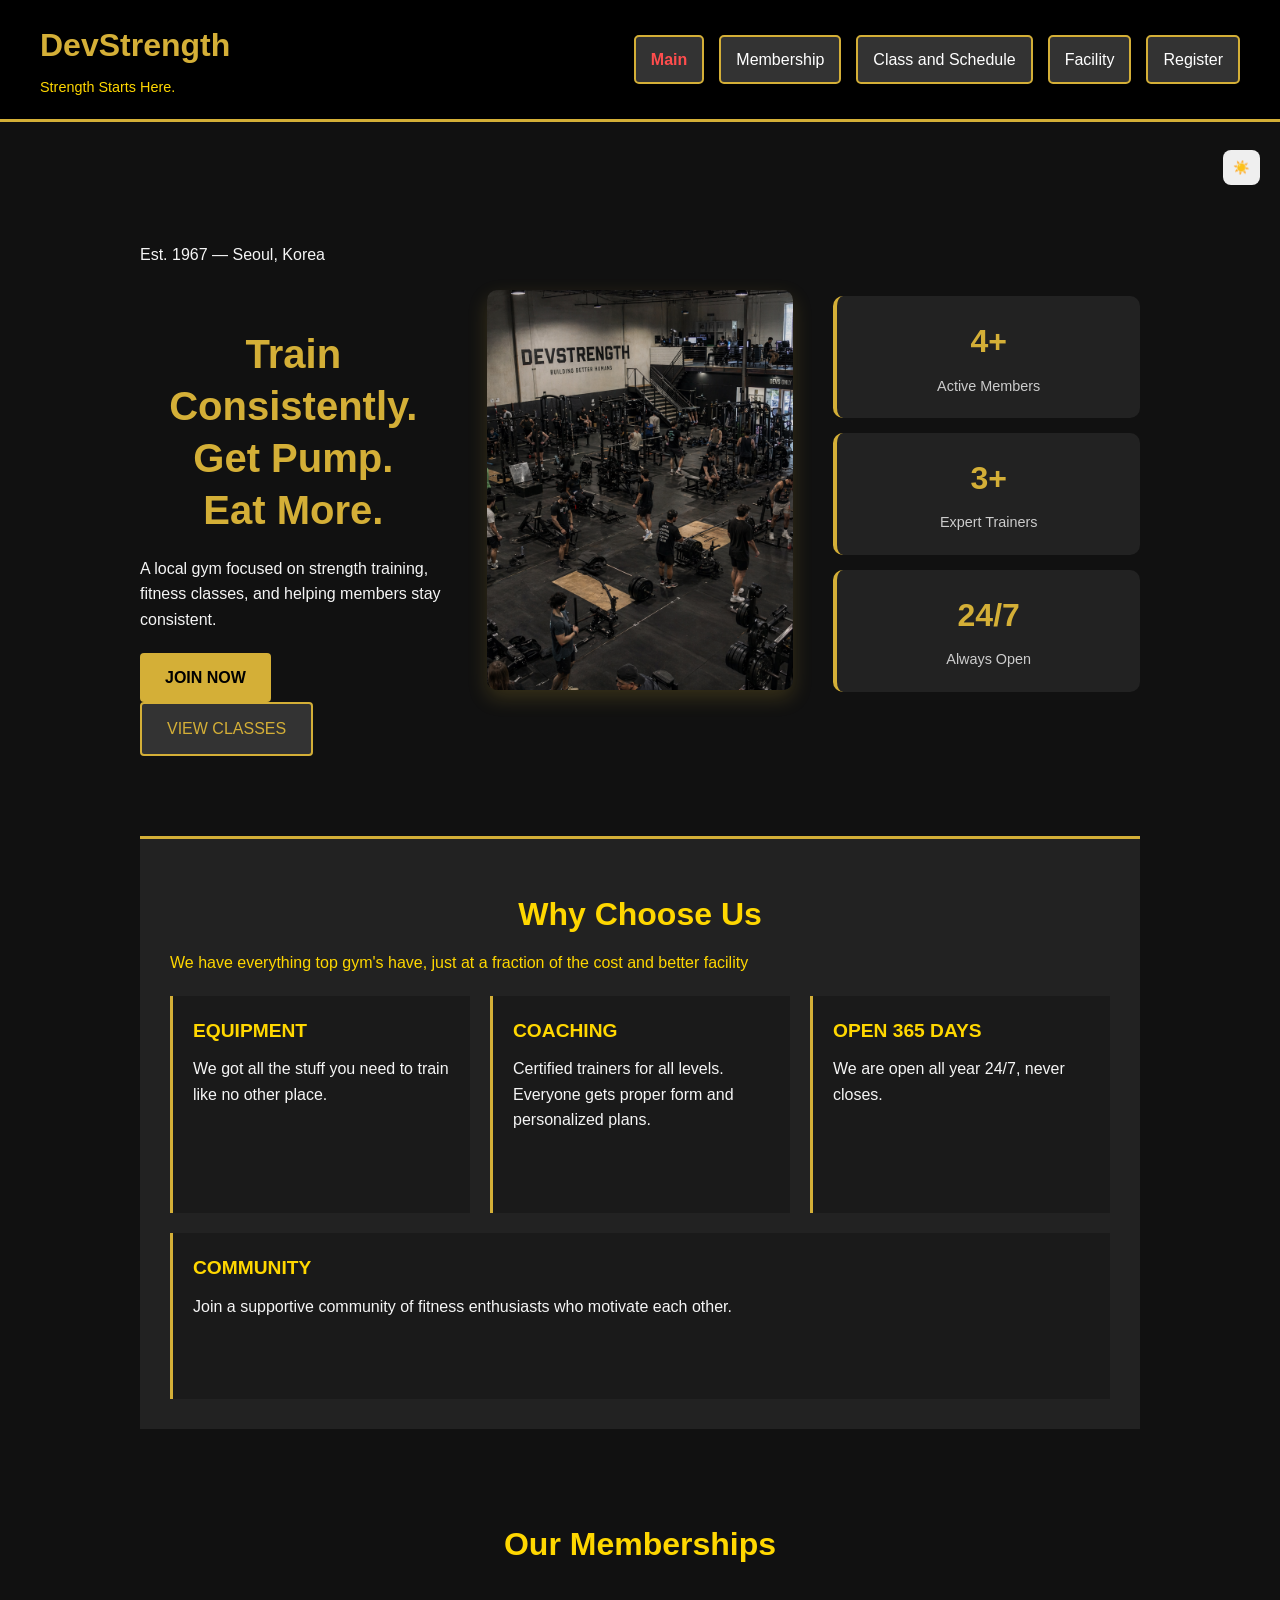
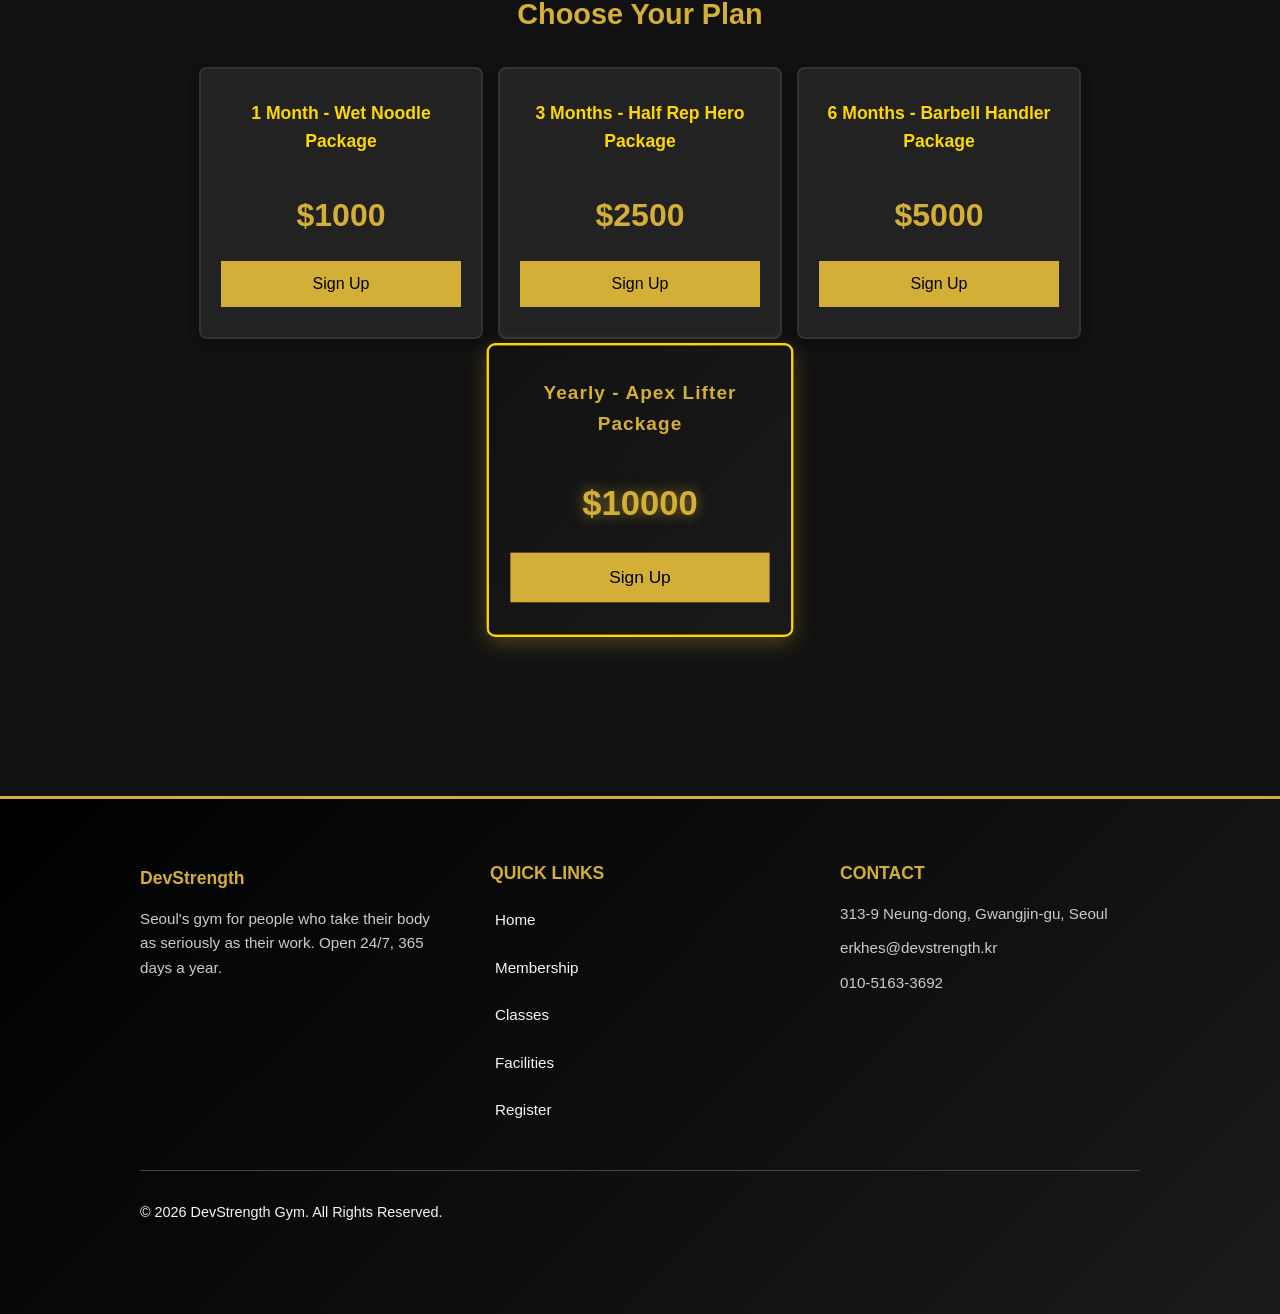
==== commit 70a87994: "fixed color and font-size" ====
--- a/index.html
+++ b/index.html
@@ -80,7 +80,7 @@
     <section class="membership-preview">
 
       <p class="section-label">Our Memberships</p>
-      <h2>CHOOSE YOUR PLAN</h2>
+      <h2>Choose Your Plan</h2>
       <div class="plans">
         <article class="plan-money">
           <h3>1 Month - Wet Noodle Package</h3>
--- a/css/styles.css
+++ b/css/styles.css
@@ -13,6 +13,30 @@
   line-height: 1.6;
 }
 
+/* RESULT PAGE TABLE */
+
+#dataTable {
+    margin: 40px auto;
+    border-collapse: collapse;
+    width: 60%;
+    background-color: #1a1a1a;
+    color: white;
+}
+
+#dataTable th,
+#dataTable td {
+    padding: 12px;
+    border: 1px solid #333;
+}
+
+#dataTable th {
+    background-color: #ff4d4d;
+}
+
+#dataTable tr:nth-child(even) {
+    background-color: #2a2a2a;
+}
+
 /* Reveal animation /for js/*/
 .stat, .card, .trainer, .hero-text {
     opacity: 0;
@@ -23,6 +47,13 @@
     opacity: 1;
     transform: translateY(0);
 }
+
+
+h2 {
+    text-align: center;
+    margin-top: 60px;
+}
+
 
 /* LIGHT MODE (for js)*/
 body.light-mode {
@@ -160,10 +191,28 @@
   padding: 20px 0;
 }
 
-.section_label, .section-label {
-  color: #ffd700;
-  font-size: 0.9rem;
-  margin-bottom: 10px;
+.section_label, 
+.section-label {
+    color: #ffd700;
+    font-size: 2rem;
+    font-weight: bold;
+    text-align: center;
+    margin-bottom: 10px;
+    display: block;
+}
+
+.section-subtext {
+    color: #ffffff;
+    font-size: 1rem;
+    font-weight: normal;
+    text-align: center;
+    margin-top: 0;
+    margin-bottom: 40px;
+    display: block;
+}
+
+body.light-mode .section-subtext {
+    color: #000000;
 }
 
 /*Page Changing Sliding Animation (for JS)*/
@@ -1130,6 +1179,7 @@
   }
 }
 
+
 .plans {
     display: flex;
     justify-content: center;
@@ -1405,6 +1455,7 @@
 }
 
 /* TEXT ANIMATION */
+
 .facility-card:hover h3 {
     transform: translateY(-3px);
 }
@@ -1412,3 +1463,66 @@
 .facility-card:hover p {
     color: #fff;
 }
+.details {
+    max-height: 0;
+    overflow: hidden;
+    transition: max-height 0.3s ease;
+}
+
+.facility-card.active .details {
+    max-height: 200px; /* enough to show content */
+}
+summary {
+    padding: 10px;
+}
+
+.facility-card[open] summary {
+    background-color: #1e293b;
+}
+.facility-card ul {
+    list-style: none;   
+}
+
+.facility-card li {
+    margin-bottom: 5px;
+}
+
+.location-map {
+    padding: 80px 20px;
+    text-align: center;
+    background-color: #000000;
+}
+
+.location-map h2 {
+    font-size: 2.3rem;
+    color: #ffcc00;
+    margin-bottom: 15px;
+    letter-spacing: 2px;
+}
+
+.location-map p {
+    color: #aaaaaa;
+    margin-bottom: 40px;
+}
+
+.map-frame {
+    max-width: 1000px;
+    margin: 0 auto;
+    border-radius: 20px;
+    overflow: hidden;
+    background-color: #000000;
+    box-shadow: 0 20px 40px rgba(0, 0, 0, 0.5);
+    line-height: 0;
+}
+
+.map-frame iframe {
+    width: 100%;
+    height: 450px;
+    border: none;
+}
+
+@media (max-width: 768px) {
+    .map-frame iframe {
+        height: 350px;
+    }
+}
